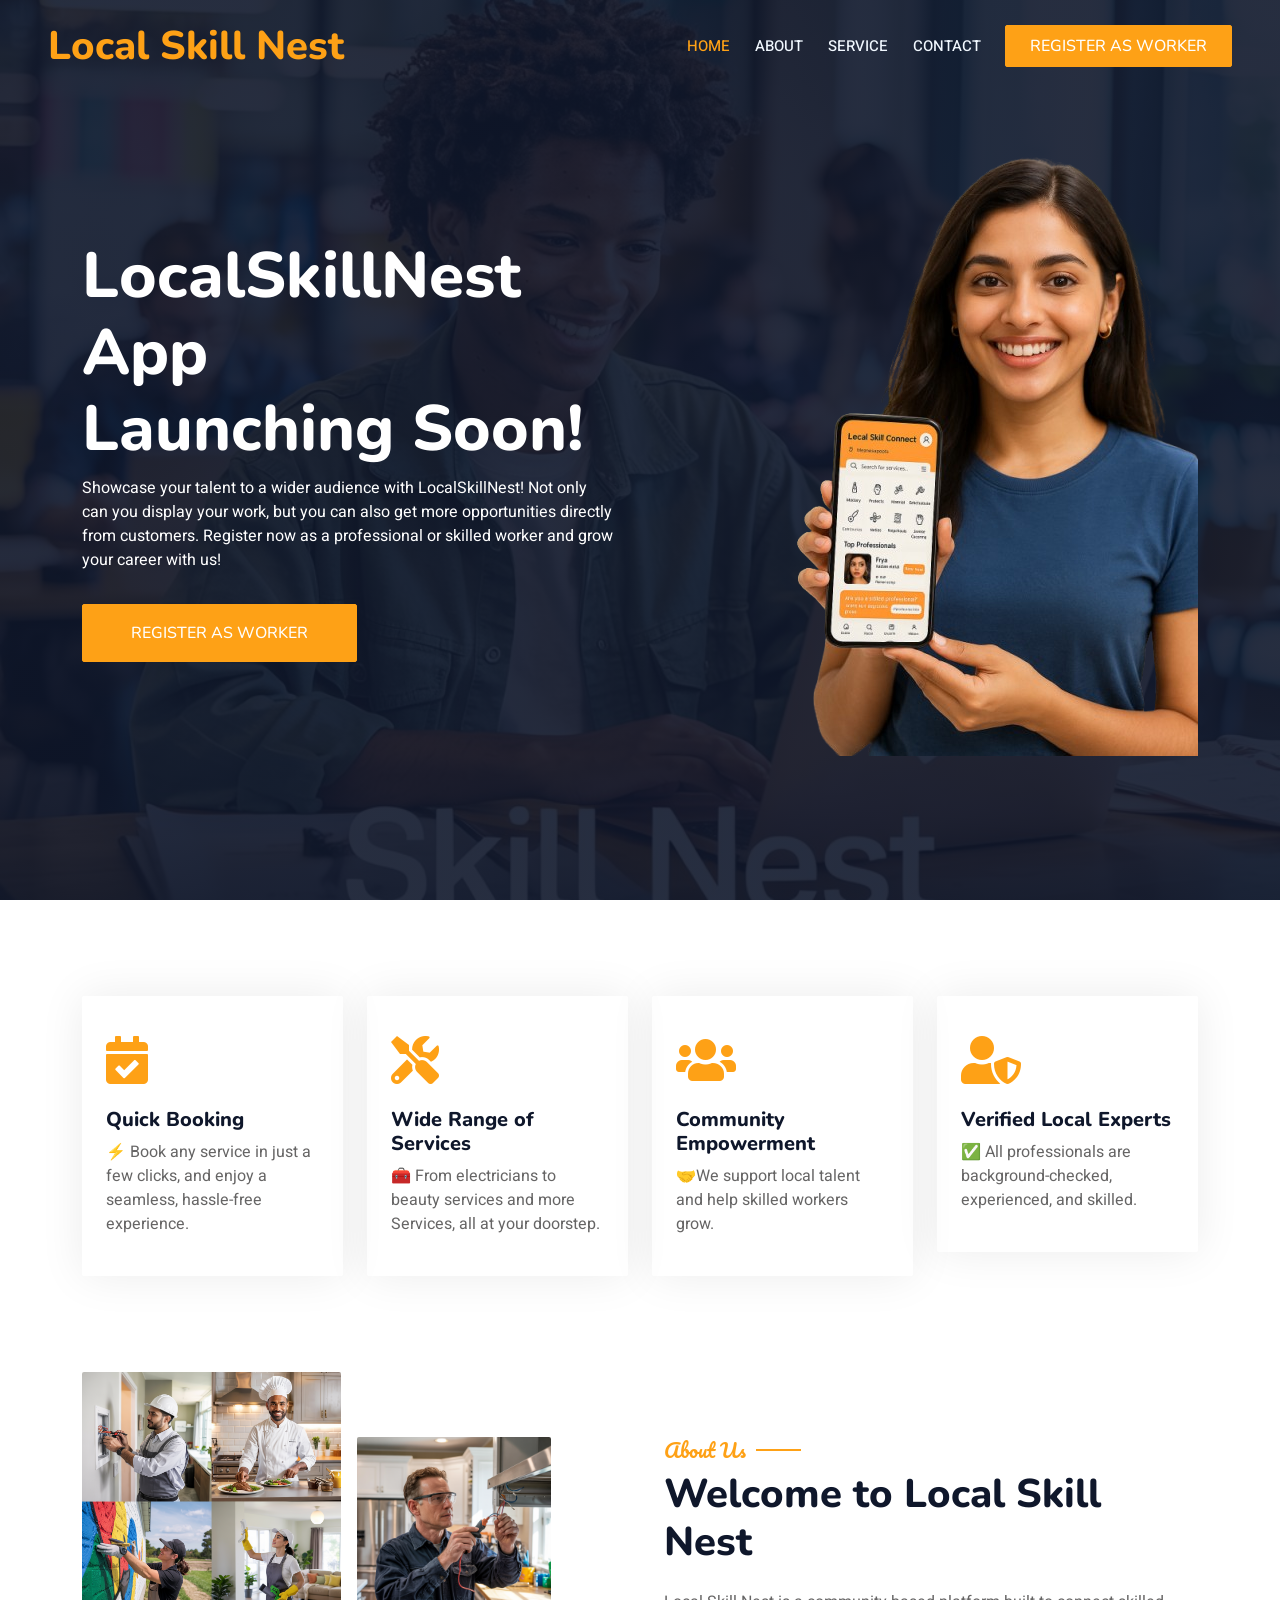
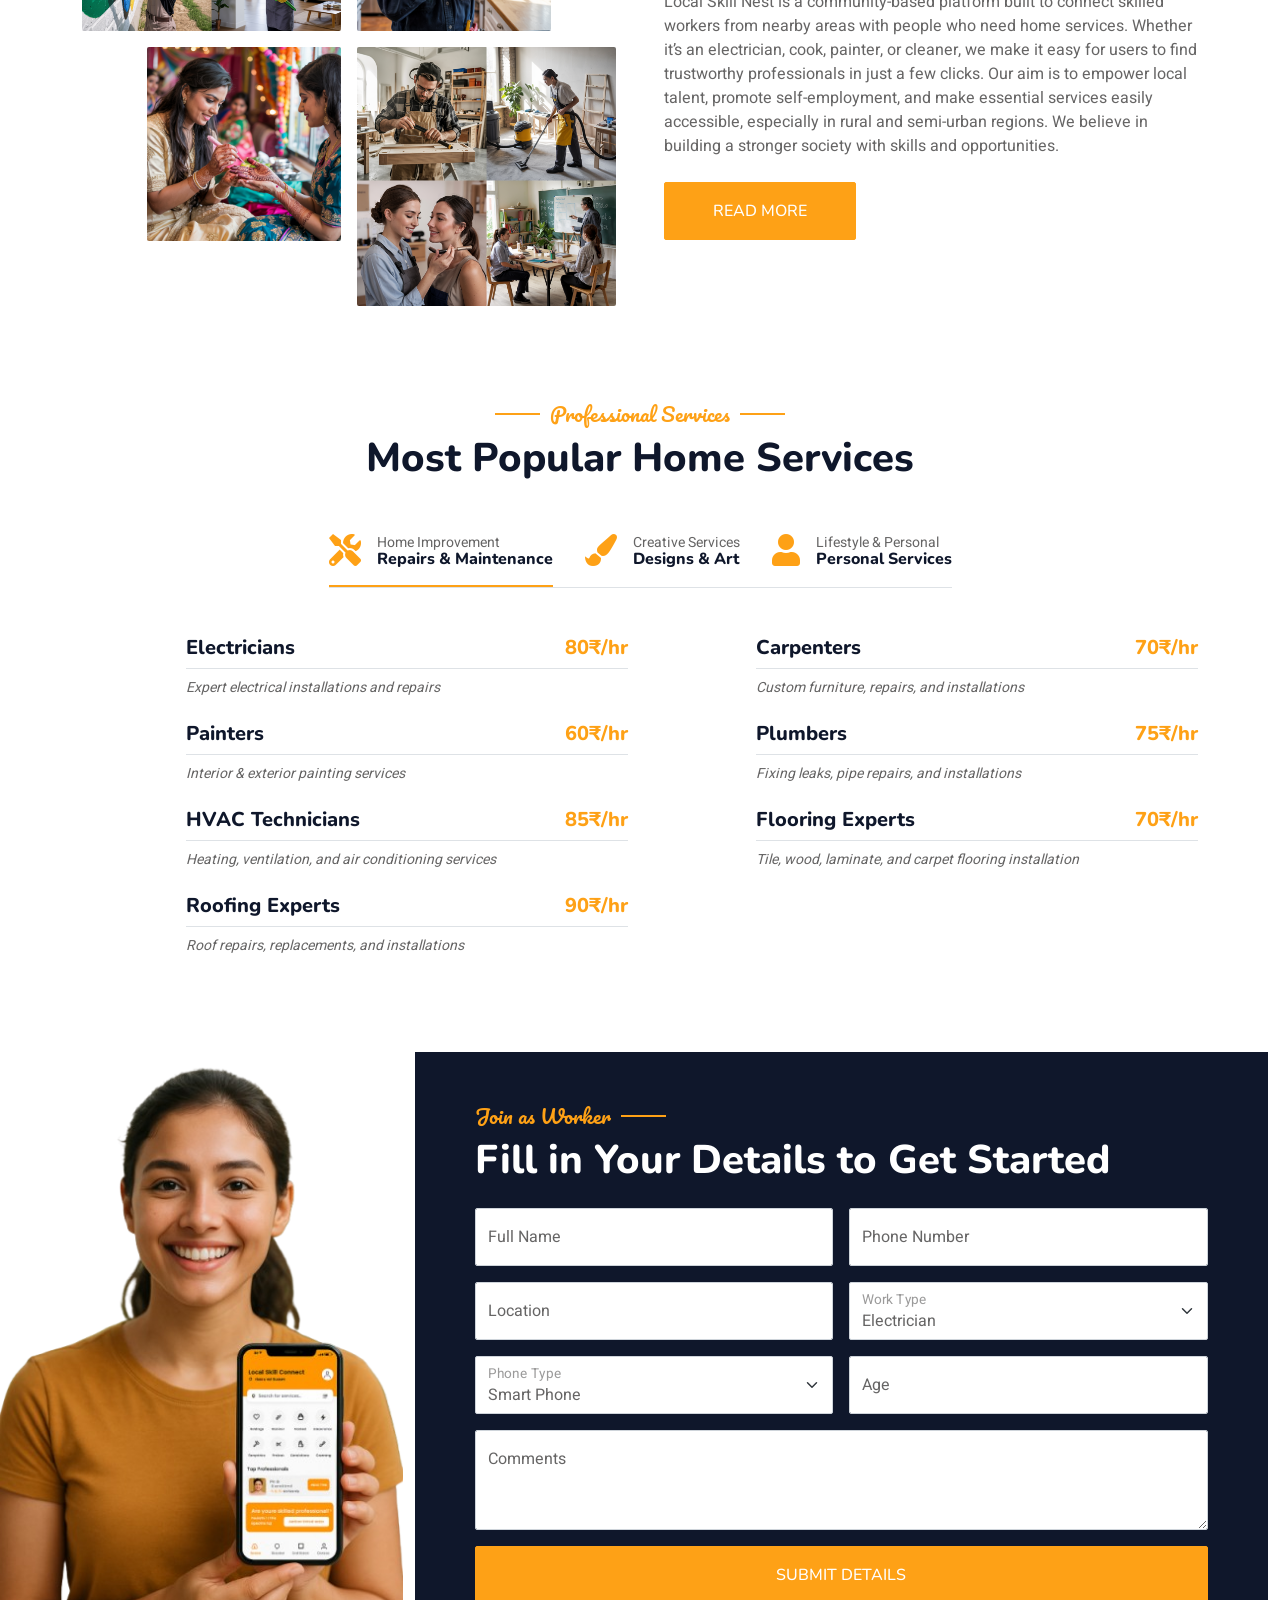
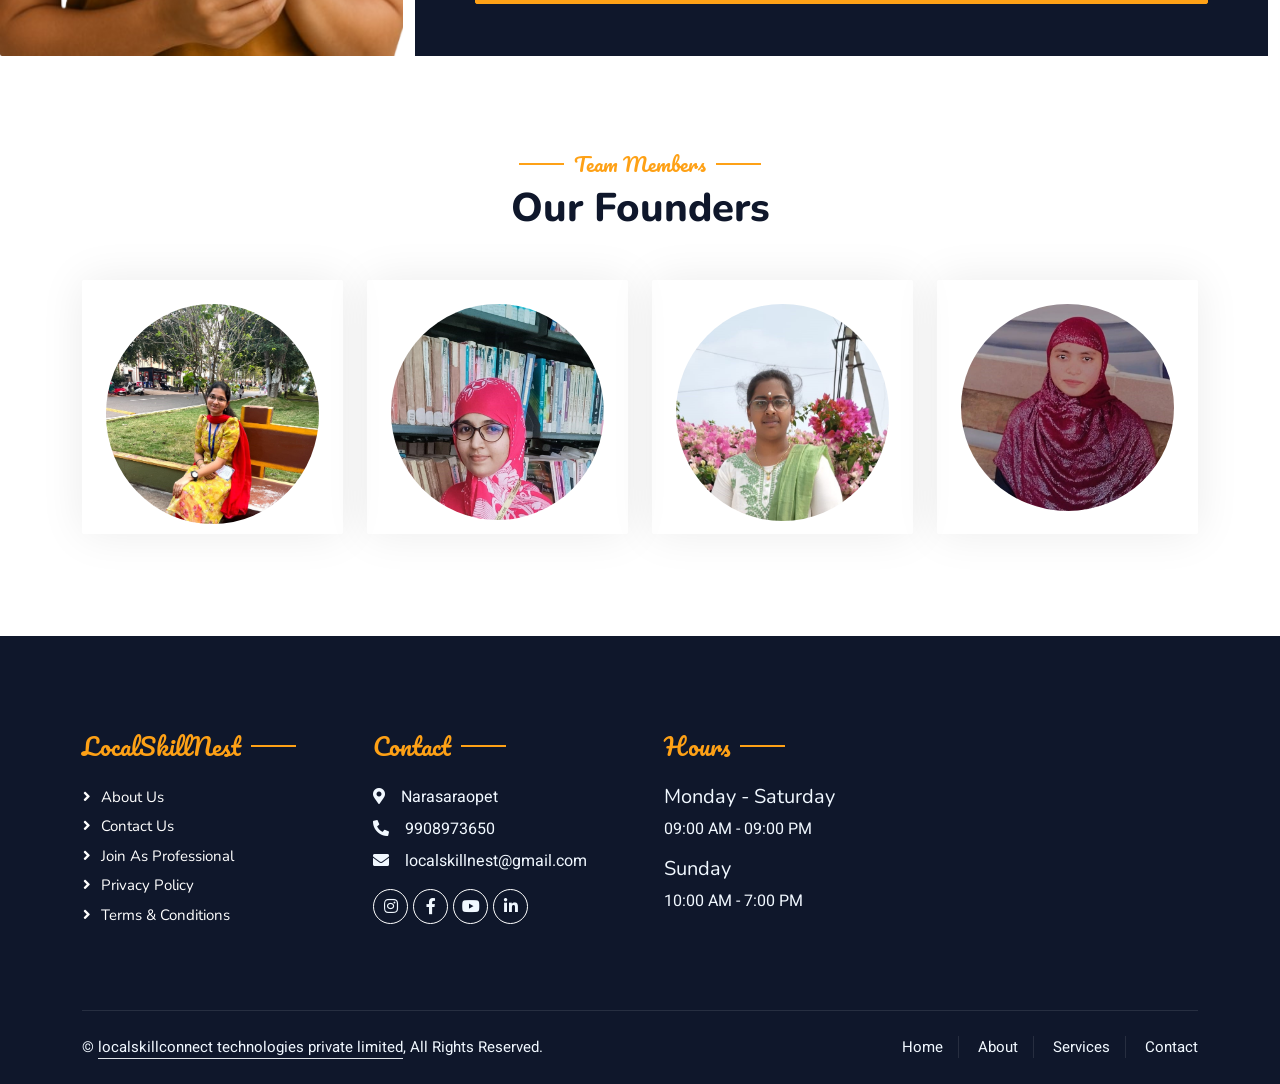
==== index.html @ ddd5facc "LocalSkillNest" ====
<!DOCTYPE html>
<html lang="en">

<head>
    <meta charset="utf-8">
    <title>LocalSkillNest</title>
    <meta content="width=device-width, initial-scale=1.0" name="viewport">
    <meta content="" name="keywords">
    <meta content="" name="description">

    <!-- Favicon -->
    <link href="img/favicon.ico" rel="icon">

    <!-- Google Web Fonts -->
    <link rel="preconnect" href="https://fonts.googleapis.com">
    <link rel="preconnect" href="https://fonts.gstatic.com" crossorigin>
    <link
        href="https://fonts.googleapis.com/css2?family=Heebo:wght@400;500;600&family=Nunito:wght@600;700;800&family=Pacifico&display=swap"
        rel="stylesheet">

    <!-- Icon Font Stylesheet -->
    <link href="https://cdnjs.cloudflare.com/ajax/libs/font-awesome/5.10.0/css/all.min.css" rel="stylesheet">
    <link href="https://cdn.jsdelivr.net/npm/bootstrap-icons@1.4.1/font/bootstrap-icons.css" rel="stylesheet">

    <!-- Libraries Stylesheet -->
    <link href="lib/animate/animate.min.css" rel="stylesheet">
    <link href="lib/owlcarousel/assets/owl.carousel.min.css" rel="stylesheet">
    <link href="lib/tempusdominus/css/tempusdominus-bootstrap-4.min.css" rel="stylesheet" />

    <!-- Customized Bootstrap Stylesheet -->
    <link href="css/bootstrap.min.css" rel="stylesheet">

    <!-- Template Stylesheet -->
    <link href="css/style.css" rel="stylesheet">
</head>

<body>
    <div class="container-xxl bg-white p-0">
        <!-- Spinner Start -->
        <div id="spinner"
            class="show bg-white position-fixed translate-middle w-100 vh-100 top-50 start-50 d-flex align-items-center justify-content-center">
            <div class="spinner-border text-primary" style="width: 3rem; height: 3rem;" role="status">
                <span class="sr-only">Loading...</span>
            </div>
        </div>
        <!-- Spinner End -->


        <!-- Navbar & Hero Start -->
        <div class="container-xxl position-relative p-0">
            <nav class="navbar navbar-expand-lg navbar-dark bg-dark px-4 px-lg-5 py-3 py-lg-0">
                <a href="" class="navbar-brand p-0">
                    <h1 class="text-primary m-0">Local Skill Nest</h1>
                    <!-- <img src="img/logo.png" alt="Logo"> -->
                </a>
                <button class="navbar-toggler" type="button" data-bs-toggle="collapse" data-bs-target="#navbarCollapse">
                    <span class="fa fa-bars"></span>
                </button>
                <div class="collapse navbar-collapse" id="navbarCollapse">
                    <div class="navbar-nav ms-auto py-0 pe-4">
                        <a href="#home" class="nav-item nav-link active">Home</a>
                        <a href="#about" class="nav-item nav-link">About</a>
                        <a href="#service" class="nav-item nav-link">Service</a>
                     
                        <a href="#contact" class="nav-item nav-link">Contact</a>
                    </div>
                    <a href="#book-service" class="btn btn-primary py-2 px-4">Register as
                        Worker</a>
                </div>
            </nav>

            <div class="container-xxl py-5 bg-dark hero-header mb-5">
                <div class="container my-5 py-5">
                    <div class="row align-items-center g-5">
                        <div class="col-lg-6 text-center text-lg-start">
                            <h1 class="display-3 text-white animated slideInLeft">LocalSkillNest App<br>Launching Soon!
                            </h1>
                            <p class="text-white animated slideInLeft mb-4 pb-2">
                                Showcase your talent to a wider audience with LocalSkillNest! Not only can you display
                                your work, but you can also get more opportunities directly from customers.
                                Register now as a professional or skilled worker and grow your career with us!
                            </p>
                            <a href="#book-service" class="btn btn-primary py-sm-3 px-sm-5 me-3 animated slideInLeft">Register as
                                Worker</a>
                        </div>
                        <div class="col-lg-6 text-center text-lg-end overflow-hidden">
                            <img class="img-fluid"
                                src="img/20250427_0909_Woman_Showcases_Service_App_remix_01jstn5yx7fwtr9dxge5ecqc48-removebg-preview.png"
                                alt="LocalSkillNest App Launching Soon">
                        </div>
                    </div>

                </div>
            </div>
        </div>
        <!-- Navbar & Hero End -->


        <!-- Service Start -->
        <div  class="container-xxl py-5">
            <div class="container">
                <div class="row g-4">
                    <div class="col-lg-3 col-sm-6 wow fadeInUp" data-wow-delay="0.1s">
                        <div class="service-item rounded pt-3">
                            <div class="p-4">
                                <i class="fa fa-calendar-check fa-3x text-primary mb-4"></i>
                                <h5>Quick Booking</h5>

                                <p>⚡ Book any service in just a few clicks, and enjoy a seamless, hassle-free
                                    experience.</p>
                            </div>
                        </div>
                    </div>
                    <div class="col-lg-3 col-sm-6 wow fadeInUp" data-wow-delay="0.3s">
                        <div class="service-item rounded pt-3">
                            <div class="p-4">
                                <i class="fa fa-tools fa-3x text-primary mb-4"></i>
                                <h5>Wide Range of Services</h5>
                                <p>🧰 From electricians to beauty services and more Services, all at your doorstep.</p>
                            </div>
                        </div>
                    </div>
                    <div class="col-lg-3 col-sm-6 wow fadeInUp" data-wow-delay="0.5s">
                        <div class="service-item rounded pt-3">
                            <div class="p-4">
                                <i class="fa fa-users fa-3x text-primary mb-4"></i>
                                <h5>Community Empowerment</h5>
                                <p>🤝We support local talent and help skilled workers grow.</p>
                            </div>
                        </div>
                    </div>
                    <div class="col-lg-3 col-sm-6 wow fadeInUp" data-wow-delay="0.7s">
                        <div class="service-item rounded pt-3">
                            <div class="p-4">
                                <i class="fa fa-user-shield fa-3x text-primary mb-4"></i>
                                <h5>Verified Local Experts</h5>
                                <p>✅ All professionals are background-checked, experienced, and skilled.</p>
                            </div>
                        </div>
                    </div>
                </div>
            </div>
        </div>
        <!-- Service End -->


        <!-- About Start -->
        <div id="about" class="container-xxl py-5">
            <div class="container">
                <div class="row g-5 align-items-center">
                    <div class="col-lg-6">
                        <div class="row g-3">
                            <div class="col-6 text-start">
                                <img class="img-fluid rounded w-100 wow zoomIn" data-wow-delay="0.1s"
                                    src="img/aboutus.webp">
                            </div>
                            <div class="col-6 text-start">
                                <img class="img-fluid rounded w-75 wow zoomIn" data-wow-delay="0.3s"
                                    src="img/electrician.webp" style="margin-top: 25%;">
                            </div>
                            <div class="col-6 text-end">
                                <img class="img-fluid rounded w-75 wow zoomIn" data-wow-delay="0.5s"
                                    src="img/mehandhi.webp">
                            </div>
                            <div class="col-6 text-end">
                                <img class="img-fluid rounded w-100 wow zoomIn" data-wow-delay="0.7s"
                                    src="img/allworkers.webp">
                            </div>
                        </div>
                    </div>
                    <div class="col-lg-6">
                        <h5 class="section-title ff-secondary text-start text-primary fw-normal">About Us</h5>
                        <h1 class="mb-4">Welcome to </i> Local Skill Nest</h1>
                        <p>Local Skill Nest is a community-based platform built to connect skilled workers from nearby
                            areas with people who need home services. Whether it’s an electrician, cook, painter, or
                            cleaner, we make it easy for users to find trustworthy professionals in just a few clicks.
                            Our aim is to empower local talent, promote self-employment, and make essential services
                            easily accessible, especially in rural and semi-urban regions. We believe in building a
                            stronger society with skills and opportunities.</p>

                    
                        <a class="btn btn-primary py-3 px-5 mt-2" href="">Read More</a>
                    </div>
                </div>
            </div>
        </div>
        <!-- About End -->


       <!-- Menu Start -->
       <div class="container-xxl py-5" id="service">
        <div class="container">
            <div class="text-center wow fadeInUp" data-wow-delay="0.1s">
                <h5 class="section-title ff-secondary text-center text-primary fw-normal">Professional Services</h5>
                <h1 class="mb-5">Most Popular Home Services</h1>
            </div>
            <div class="tab-class text-center wow fadeInUp" data-wow-delay="0.1s">
                <ul class="nav nav-pills d-inline-flex justify-content-center border-bottom mb-5">
                    <li class="nav-item">
                        <a class="d-flex align-items-center text-start mx-3 ms-0 pb-3 active" data-bs-toggle="pill"
                            href="#tab-1">
                            <i class="fa fa-tools fa-2x text-primary"></i>
                            <div class="ps-3">
                                <small class="text-body">Home Improvement</small>
                                <h6 class="mt-n1 mb-0">Repairs & Maintenance</h6>
                            </div>
                        </a>
                    </li>
                    <li class="nav-item">
                        <a class="d-flex align-items-center text-start mx-3 pb-3" data-bs-toggle="pill"
                            href="#tab-2">
                            <i class="fa fa-paint-brush fa-2x text-primary"></i>
                            <div class="ps-3">
                                <small class="text-body">Creative Services</small>
                                <h6 class="mt-n1 mb-0">Designs & Art</h6>
                            </div>
                        </a>
                    </li>
                    <li class="nav-item">
                        <a class="d-flex align-items-center text-start mx-3 me-0 pb-3" data-bs-toggle="pill"
                            href="#tab-3">
                            <i class="fa fa-user fa-2x text-primary"></i>
                            <div class="ps-3">
                                <small class="text-body">Lifestyle & Personal</small>
                                <h6 class="mt-n1 mb-0">Personal Services</h6>
                            </div>
                        </a>
                    </li>
                </ul>
                <div class="tab-content">
                    <!-- Home Improvement & Repairs -->
                    <!-- Home Improvement & Repairs -->
                    <div id="tab-1" class="tab-pane fade show p-0 active">
                        <div class="row g-4">
                            <!-- Electricians -->
                            <div class="col-lg-6">
                                <div class="d-flex align-items-center">
                                    <img class="flex-shrink-0 img-fluid rounded" src="img/electrician.jpg" alt=""
                                        style="width: 80px;">
                                    <div class="w-100 d-flex flex-column text-start ps-4">
                                        <h5 class="d-flex justify-content-between border-bottom pb-2">
                                            <span>Electricians</span>
                                            <span class="text-primary">80₹/hr</span>
                                        </h5>
                                        <small class="fst-italic">Expert electrical installations and
                                            repairs</small>
                                    </div>
                                </div>
                            </div>

                            <!-- Carpenters -->
                            <div class="col-lg-6">
                                <div class="d-flex align-items-center">
                                    <img class="flex-shrink-0 img-fluid rounded" src="img/carpenter.jpg" alt=""
                                        style="width: 80px;">
                                    <div class="w-100 d-flex flex-column text-start ps-4">
                                        <h5 class="d-flex justify-content-between border-bottom pb-2">
                                            <span>Carpenters</span>
                                            <span class="text-primary">70₹/hr</span>
                                        </h5>
                                        <small class="fst-italic">Custom furniture, repairs, and
                                            installations</small>
                                    </div>
                                </div>
                            </div>

                            <!-- Painters -->
                            <div class="col-lg-6">
                                <div class="d-flex align-items-center">
                                    <img class="flex-shrink-0 img-fluid rounded" src="img/painter.jpg" alt=""
                                        style="width: 80px;">
                                    <div class="w-100 d-flex flex-column text-start ps-4">
                                        <h5 class="d-flex justify-content-between border-bottom pb-2">
                                            <span>Painters</span>
                                            <span class="text-primary">60₹/hr</span>
                                        </h5>
                                        <small class="fst-italic">Interior & exterior painting services</small>
                                    </div>
                                </div>
                            </div>

                            <!-- Plumbers -->
                            <div class="col-lg-6">
                                <div class="d-flex align-items-center">
                                    <img class="flex-shrink-0 img-fluid rounded" src="img/plumber.jpg" alt=""
                                        style="width: 80px;">
                                    <div class="w-100 d-flex flex-column text-start ps-4">
                                        <h5 class="d-flex justify-content-between border-bottom pb-2">
                                            <span>Plumbers</span>
                                            <span class="text-primary">75₹/hr</span>
                                        </h5>
                                        <small class="fst-italic">Fixing leaks, pipe repairs, and
                                            installations</small>
                                    </div>
                                </div>
                            </div>

                            <!-- HVAC Technicians -->
                            <div class="col-lg-6">
                                <div class="d-flex align-items-center">
                                    <img class="flex-shrink-0 img-fluid rounded" src="img/hvac.jpg" alt=""
                                        style="width: 80px;">
                                    <div class="w-100 d-flex flex-column text-start ps-4">
                                        <h5 class="d-flex justify-content-between border-bottom pb-2">
                                            <span>HVAC Technicians</span>
                                            <span class="text-primary">85₹/hr</span>
                                        </h5>
                                        <small class="fst-italic">Heating, ventilation, and air conditioning
                                            services</small>
                                    </div>
                                </div>
                            </div>

                            <!-- Flooring Experts -->
                            <div class="col-lg-6">
                                <div class="d-flex align-items-center">
                                    <img class="flex-shrink-0 img-fluid rounded" src="img/flooring.jpg" alt=""
                                        style="width: 80px;">
                                    <div class="w-100 d-flex flex-column text-start ps-4">
                                        <h5 class="d-flex justify-content-between border-bottom pb-2">
                                            <span>Flooring Experts</span>
                                            <span class="text-primary">70₹/hr</span>
                                        </h5>
                                        <small class="fst-italic">Tile, wood, laminate, and carpet flooring
                                            installation</small>
                                    </div>
                                </div>
                            </div>

                            <!-- Roofing Experts -->
                            <div class="col-lg-6">
                                <div class="d-flex align-items-center">
                                    <img class="flex-shrink-0 img-fluid rounded" src="img/roofing.jpg" alt=""
                                        style="width: 80px;">
                                    <div class="w-100 d-flex flex-column text-start ps-4">
                                        <h5 class="d-flex justify-content-between border-bottom pb-2">
                                            <span>Roofing Experts</span>
                                            <span class="text-primary">90₹/hr</span>
                                        </h5>
                                        <small class="fst-italic">Roof repairs, replacements, and
                                            installations</small>
                                    </div>
                                </div>
                            </div>
                        </div>
                    </div>


                    <!-- Creative & Handcrafted Services -->
                    <!-- Creative & Handcrafted Services -->
                    <div id="tab-2" class="tab-pane fade show p-0">
                        <div class="row g-4">
                            <!-- Mehndi Artists -->
                            <div class="col-lg-6">
                                <div class="d-flex align-items-center">
                                    <img class="flex-shrink-0 img-fluid rounded" src="img/mehndi.jpg" alt=""
                                        style="width: 80px;">
                                    <div class="w-100 d-flex flex-column text-start ps-4">
                                        <h5 class="d-flex justify-content-between border-bottom pb-2">
                                            <span>Mehndi Artists</span>
                                            <span class="text-primary">50₹</span>
                                        </h5>
                                        <small class="fst-italic">Intricate designs for special occasions</small>
                                    </div>
                                </div>
                            </div>

                            <!-- Makeup Artists -->
                            <div class="col-lg-6">
                                <div class="d-flex align-items-center">
                                    <img class="flex-shrink-0 img-fluid rounded" src="img/makeup.jpg" alt=""
                                        style="width: 80px;">
                                    <div class="w-100 d-flex flex-column text-start ps-4">
                                        <h5 class="d-flex justify-content-between border-bottom pb-2">
                                            <span>Makeup Artists</span>
                                            <span class="text-primary">90₹/hr</span>
                                        </h5>
                                        <small class="fst-italic">Bridal and event makeup services</small>
                                    </div>
                                </div>
                            </div>

                            <!-- Painters (Artistic) -->
                            <div class="col-lg-6">
                                <div class="d-flex align-items-center">
                                    <img class="flex-shrink-0 img-fluid rounded" src="img/painter.jpg" alt=""
                                        style="width: 80px;">
                                    <div class="w-100 d-flex flex-column text-start ps-4">
                                        <h5 class="d-flex justify-content-between border-bottom pb-2">
                                            <span>Artists / Painters</span>
                                            <span class="text-primary">60₹/hr</span>
                                        </h5>
                                        <small class="fst-italic">Custom paintings and artworks for events and
                                            homes</small>
                                    </div>
                                </div>
                            </div>

                            <!-- Fashion Designers -->
                            <div class="col-lg-6">
                                <div class="d-flex align-items-center">
                                    <img class="flex-shrink-0 img-fluid rounded" src="img/fashion-designer.jpg"
                                        alt="" style="width: 80px;">
                                    <div class="w-100 d-flex flex-column text-start ps-4">
                                        <h5 class="d-flex justify-content-between border-bottom pb-2">
                                            <span>Fashion Designers</span>
                                            <span class="text-primary">100₹/hr</span>
                                        </h5>
                                        <small class="fst-italic">Custom clothing designs for special events</small>
                                    </div>
                                </div>
                            </div>

                            <!-- Tattoo Artists -->
                            <div class="col-lg-6">
                                <div class="d-flex align-items-center">
                                    <img class="flex-shrink-0 img-fluid rounded" src="img/tattoo-artist.jpg" alt=""
                                        style="width: 80px;">
                                    <div class="w-100 d-flex flex-column text-start ps-4">
                                        <h5 class="d-flex justify-content-between border-bottom pb-2">
                                            <span>Tattoo Artists</span>
                                            <span class="text-primary">80₹/hr</span>
                                        </h5>
                                        <small class="fst-italic">Custom tattoos and body art</small>
                                    </div>
                                </div>
                            </div>

                            <!-- Handmade Artisans -->
                            <div class="col-lg-6">
                                <div class="d-flex align-items-center">
                                    <img class="flex-shrink-0 img-fluid rounded" src="img/handmade-artisan.jpg"
                                        alt="" style="width: 80px;">
                                    <div class="w-100 d-flex flex-column text-start ps-4">
                                        <h5 class="d-flex justify-content-between border-bottom pb-2">
                                            <span>Handmade Artisans</span>
                                            <span class="text-primary">70₹/hr</span>
                                        </h5>
                                        <small class="fst-italic">Handmade crafts and decorations</small>
                                    </div>
                                </div>
                            </div>
                        </div>
                    </div>


                    <!-- Personal & Lifestyle Services -->
                    <div id="tab-3" class="tab-pane fade show p-0">
                        <div class="row g-4">
                            <!-- Housekeepers -->
                            <div class="col-lg-6">
                                <div class="d-flex align-items-center">
                                    <img class="flex-shrink-0 img-fluid rounded" src="img/housekeeper.jpg" alt=""
                                        style="width: 80px;">
                                    <div class="w-100 d-flex flex-column text-start ps-4">
                                        <h5 class="d-flex justify-content-between border-bottom pb-2">
                                            <span>Housekeepers</span>
                                            <span class="text-primary">40₹/hr</span>
                                        </h5>
                                        <small class="fst-italic">House cleaning and maintenance</small>
                                    </div>
                                </div>
                            </div>

                            <!-- Pet Groomers -->
                            <div class="col-lg-6">
                                <div class="d-flex align-items-center">
                                    <img class="flex-shrink-0 img-fluid rounded" src="img/pet-groomer.jpg" alt=""
                                        style="width: 80px;">
                                    <div class="w-100 d-flex flex-column text-start ps-4">
                                        <h5 class="d-flex justify-content-between border-bottom pb-2">
                                            <span>Pet Groomers</span>
                                            <span class="text-primary">50₹/hr</span>
                                        </h5>
                                        <small class="fst-italic">Pet care and grooming services</small>
                                    </div>
                                </div>
                            </div>

                            <!-- Babysitters -->
                            <div class="col-lg-6">
                                <div class="d-flex align-items-center">
                                    <img class="flex-shrink-0 img-fluid rounded" src="img/babysitter.jpg" alt=""
                                        style="width: 80px;">
                                    <div class="w-100 d-flex flex-column text-start ps-4">
                                        <h5 class="d-flex justify-content-between border-bottom pb-2">
                                            <span>Babysitters</span>
                                            <span class="text-primary">35₹/hr</span>
                                        </h5>
                                        <small class="fst-italic">Childcare services for all ages</small>
                                    </div>
                                </div>
                            </div>

                            <!-- Personal Trainers -->
                            <div class="col-lg-6">
                                <div class="d-flex align-items-center">
                                    <img class="flex-shrink-0 img-fluid rounded" src="img/personal-trainer.jpg"
                                        alt="" style="width: 80px;">
                                    <div class="w-100 d-flex flex-column text-start ps-4">
                                        <h5 class="d-flex justify-content-between border-bottom pb-2">
                                            <span>Personal Trainers</span>
                                            <span class="text-primary">70₹/hr</span>
                                        </h5>
                                        <small class="fst-italic">Customized fitness training sessions</small>
                                    </div>
                                </div>
                            </div>

                            <!-- Chefs/Cooks -->
                            <div class="col-lg-6">
                                <div class="d-flex align-items-center">
                                    <img class="flex-shrink-0 img-fluid rounded" src="img/chef.jpg" alt=""
                                        style="width: 80px;">
                                    <div class="w-100 d-flex flex-column text-start ps-4">
                                        <h5 class="d-flex justify-content-between border-bottom pb-2">
                                            <span>Chefs / Cooks</span>
                                            <span class="text-primary">80₹/hr</span>
                                        </h5>
                                        <small class="fst-italic">Gourmet meals and private chef services</small>
                                    </div>
                                </div>
                            </div>

                            <!-- Lawn Care & Gardeners -->
                            <div class="col-lg-6">
                                <div class="d-flex align-items-center">
                                    <img class="flex-shrink-0 img-fluid rounded" src="img/gardener.jpg" alt=""
                                        style="width: 80px;">
                                    <div class="w-100 d-flex flex-column text-start ps-4">
                                        <h5 class="d-flex justify-content-between border-bottom pb-2">
                                            <span>Lawn Care & Gardeners</span>
                                            <span class="text-primary">60₹/hr</span>
                                        </h5>
                                        <small class="fst-italic">Lawn care, gardening, and landscaping</small>
                                    </div>
                                </div>
                            </div>

                            <!-- Elderly Caregivers -->
                            <div class="col-lg-6">
                                <div class="d-flex align-items-center">
                                    <img class="flex-shrink-0 img-fluid rounded" src="img/elderly-caregiver.jpg"
                                        alt="" style="width: 80px;">
                                    <div class="w-100 d-flex flex-column text-start ps-4">
                                        <h5 class="d-flex justify-content-between border-bottom pb-2">
                                            <span>Elderly Caregivers</span>
                                            <span class="text-primary">65₹/hr</span>
                                        </h5>
                                        <small class="fst-italic">Companion and personal care for the
                                            elderly</small>
                                    </div>
                                </div>
                            </div>
                        </div>
                    </div>

                </div>
            </div>
        </div>
    </div>
    <!-- Menu End -->

 <!-- Join as Worker Start -->
<div id="book-service" class="container-xxl py-5 px-0 wow fadeInUp" data-wow-delay="0.1s">
    <div class="row g-0">
        <!-- Form Section with Image on the Left -->
        <div class="col-md-12 d-flex align-items-center">
            <div class="row w-100">
                <!-- Image Section (Left Side inside the form container) -->
                <div class="col-md-4">
                    <img src="img/20250427_1436_Man_Displaying_App_remix_01jsv7w2cje3jbeezh5qr57tj4__2_-removebg-preview.png" class="img-fluid rounded" alt="Image Description">
                </div>

                <!-- Form Section (Right Side inside the form container) -->
                <div class="col-md-8 bg-dark d-flex align-items-center">
                    <div class="p-5 wow fadeInUp" data-wow-delay="0.2s">
                        <h5 class="section-title ff-secondary text-start text-primary fw-normal">Join as Worker</h5>
                        <h1 class="text-white mb-4">Fill in Your Details to Get Started</h1>
                        <form id="workerForm">
                            <div class="row g-3">
                                <!-- Full Name -->
                                <div class="col-md-6">
                                    <div class="form-floating">
                                        <input type="text" class="form-control" id="fullname" placeholder="Your Full Name" required>
                                        <label for="fullname">Full Name</label>
                                    </div>
                                </div>

                                <!-- Phone Number -->
                                <div class="col-md-6">
                                    <div class="form-floating">
                                        <input type="text" class="form-control" id="phonenumber" placeholder="Your Phone Number" required>
                                        <label for="phone">Phone Number</label>
                                    </div>
                                </div>

                                <!-- Location -->
                                <div class="col-md-6">
                                    <div class="form-floating">
                                        <input type="text" class="form-control" id="location" placeholder="Your Location" required>
                                        <label for="location">Location</label>
                                    </div>
                                </div>

                                <!-- Work Type Dropdown -->
                                <div class="col-md-6">
                                    <div class="form-floating">
                                        <select class="form-select" id="work-type" required>
                                            <option value="electrician">Electrician</option>
                                            <option value="carpenter">Carpenter</option>
                                            <option value="plumber">Plumber</option>
                                            <option value="painter">Painter</option>
                                            <option value="other">Other</option>
                                        </select>
                                        <label for="work-type">Work Type</label>
                                    </div>
                                </div>

                                <!-- Other Work Type (hidden initially) -->
                                <div class="col-md-6" id="other-work-type" style="display: none;">
                                    <div class="form-floating">
                                        <input type="text" class="form-control" id="other-work-type-input" placeholder="Other Work Type">
                                        <label for="other-work-type-input">Specify Work Type</label>
                                    </div>
                                </div>
                                <script>
                                    // Get elements
                                    const workTypeSelect = document.getElementById('work-type');
                                    const otherWorkTypeDiv = document.getElementById('other-work-type');
                                    const otherWorkTypeInput = document.getElementById('other-work-type-input');
                                
                                    // Listen for changes in the selection
                                    workTypeSelect.addEventListener('change', function() {
                                        if (workTypeSelect.value === 'other') {
                                            // Show the "Other" input field and make it required
                                            otherWorkTypeDiv.style.display = 'block';
                                            otherWorkTypeInput.setAttribute('required', 'true');
                                        } else {
                                            // Hide the "Other" input field and remove the required attribute
                                            otherWorkTypeDiv.style.display = 'none';
                                            otherWorkTypeInput.removeAttribute('required');
                                        }
                                    });
                                </script>

                                <!-- Phone Type Dropdown -->
                                <div class="col-md-6">
                                    <div class="form-floating">
                                        <select class="form-select" id="phone-type" required>
                                            <option value="smart">Smart Phone</option>
                                            <option value="keypad">Keypad Phone</option>
                                        </select>
                                        <label for="phone-type">Phone Type</label>
                                    </div>
                                </div>

                                <!-- Age -->
                                <div class="col-md-6">
                                    <div class="form-floating">
                                        <input type="number" class="form-control" id="age" placeholder="Your Age" required>
                                        <label for="age">Age</label>
                                    </div>
                                </div>

                                <!-- Comments -->
                                <div class="col-12">
                                    <div class="form-floating">
                                        <textarea class="form-control" placeholder="Your Comments" id="comments" style="height: 100px"></textarea>
                                        <label for="comments">Comments</label>
                                    </div>
                                </div>

                                <!-- Submit Button -->
                                <div class="col-12">
                                    <button class="btn btn-primary w-100 py-3" type="submit">Submit Details</button>
                                </div>
                            </div>
                        </form>
                        <div id="form-message" style="display:none; margin-top:20px; text-align:center; color:#FEA116; font-weight:bold;">
                            Thank you for submitting your details!<br>
Our team will review your information and get in touch with you shortly.
                        </div>
                        
                        
                    </div>
                </div>
            </div>
        </div>
    </div>
</div>
<script>
    document.getElementById('workerForm').addEventListener('submit', function(e) {
        e.preventDefault();
    
        const formData = {
            fullname: document.getElementById('fullname').value,
            phonenumber: document.getElementById('phonenumber').value,
            location: document.getElementById('location').value,
            workType: document.getElementById('work-type').value,
            otherWorkType: document.getElementById('other-work-type-input').value,
            phoneType: document.getElementById('phone-type').value,
            age: document.getElementById('age').value,
            comments: document.getElementById('comments').value
        };
    
        fetch('https://script.google.com/macros/s/AKfycbzWBWfgVjAZxmN7MS44wcdTloEIXanXrs-a93k1zXVXIFHSLntbXc1EjDBy6N2ujH2A/exec', {
            method: 'POST',
            mode: 'no-cors',
            headers: {
                'Content-Type': 'application/json'
            },
            body: JSON.stringify(formData)
        })
        .then(response => {
            // ✅ Instead of alert, show a message inside page
            document.getElementById('form-message').style.display = 'block';
            document.getElementById('workerForm').reset(); // clear the form
            document.getElementById('other-work-type').style.display = 'none'; // hide "Specify Work Type" field again
            setTimeout(function() {
                document.getElementById('form-message').style.display = 'none';
            }, 5000); // Adjust the time (in milliseconds) as needed
        })
        .catch(error => {
            console.error('Error!', error.message);
        });
    });

    document.getElementById('work-type').addEventListener('change', function() {
        var workType = this.value;
        if (workType === 'other') {
            document.getElementById('other-work-type').style.display = 'block';
        } else {
            document.getElementById('other-work-type').style.display = 'none';
        }
    });
</script>


        <div class="container-xxl pt-5 pb-3">
            <div class="container">
                <div class="text-center wow fadeInUp" data-wow-delay="0.1s">
                    <h5 class="section-title ff-secondary text-center text-primary fw-normal">Team Members</h5>
                    <h1 class="mb-5">Our Founders</h1>
                </div>
                <div class="row g-4">
                    <div class="col-lg-3 col-md-6 wow fadeInUp" data-wow-delay="0.1s">
                        <div class="team-item text-center rounded overflow-hidden">
                            <div class="rounded-circle overflow-hidden m-4">
                                <img class="img-fluid" src="img/teja.jpg" alt="">
                            </div>
                            <h5 class="mb-0">Thumu Tejaswini</h5>
                            <!-- <small>Designation</small>
                            <div class="d-flex justify-content-center mt-3">
                                <a class="btn btn-square btn-primary mx-1" href=""><i class="fab fa-facebook-f"></i></a>
                                <a class="btn btn-square btn-primary mx-1" href=""><i class="fab fa-twitter"></i></a>
                                <a class="btn btn-square btn-primary mx-1" href=""><i class="fab fa-instagram"></i></a>
                            </div> -->
                        </div>
                    </div>
                    <div class="col-lg-3 col-md-6 wow fadeInUp" data-wow-delay="0.3s">
                        <div class="team-item text-center rounded overflow-hidden">
                            <div class="rounded-circle overflow-hidden m-4">
                                <img class="img-fluid" src="img/hafija.jpg" alt="">
                            </div>
                            <h5 class="mb-0">Shaik Hafija</h5>
                            <!-- <small>Designation</small>
                            <div class="d-flex justify-content-center mt-3">
                                <a class="btn btn-square btn-primary mx-1" href=""><i class="fab fa-facebook-f"></i></a>
                                <a class="btn btn-square btn-primary mx-1" href=""><i class="fab fa-twitter"></i></a>
                                <a class="btn btn-square btn-primary mx-1" href=""><i class="fab fa-instagram"></i></a>
                            </div> -->
                        </div>
                    </div>
                    <div class="col-lg-3 col-md-6 wow fadeInUp" data-wow-delay="0.1s">
                        <div class="team-item text-center rounded overflow-hidden">
                            <div class="rounded-circle overflow-hidden m-4">
                                <img class="img-fluid" src="img/janaki.jpg" alt="">
                            </div>
                            <h5 class="mb-0">Chinnam Janaki Devi</h5>
                            <!-- <small>Designation</small>
                            <div class="d-flex justify-content-center mt-3">
                                <a class="btn btn-square btn-primary mx-1" href=""><i class="fab fa-facebook-f"></i></a>
                                <a class="btn btn-square btn-primary mx-1" href=""><i class="fab fa-twitter"></i></a>
                                <a class="btn btn-square btn-primary mx-1" href=""><i class="fab fa-instagram"></i></a>
                            </div> -->
                        </div>
                    </div>
                    <div class="col-lg-3 col-md-6 wow fadeInUp" data-wow-delay="0.7s">
                        <div class="team-item text-center rounded overflow-hidden">
                            <div class="rounded-circle overflow-hidden m-4">
                                <img class="img-fluid" src="img/rizwana5.jpg" alt="">
                            </div>
                            <h5 class="mb-0">Syed Rizwana</h5>
                            <!-- <small>Designation</small>
                            <div class="d-flex justify-content-center mt-3">
                                <a class="btn btn-square btn-primary mx-1" href=""><i class="fab fa-facebook-f"></i></a>
                                <a class="btn btn-square btn-primary mx-1" href=""><i class="fab fa-twitter"></i></a>
                                <a class="btn btn-square btn-primary mx-1" href=""><i class="fab fa-instagram"></i></a>
                            </div> -->
                        </div>
                    </div>
                </div>
            </div>
        </div>
        <!-- Team End -->

<!-- Footer Start -->
<div id="contact" class="container-fluid bg-dark text-light footer pt-5 mt-5 wow fadeIn" data-wow-delay="0.1s">
    <div class="container py-5">
        <div class="row g-5">
            <div class="col-lg-3 col-md-6 custom-margin">
                <h4 class="section-title ff-secondary text-start text-primary fw-normal mb-4">LocalSkillNest</h4>
                <a class="btn btn-link" href="#">About Us</a>
                <a class="btn btn-link" href="#">Contact Us</a>
                <a class="btn btn-link" href="#">Join as Professional</a>
                <a class="btn btn-link" href="#">Privacy Policy</a>
                <a class="btn btn-link" href="#">Terms & Conditions</a>
            </div>
            <div class="col-lg-3 col-md-6 custom-margin">
                <h4 class="section-title ff-secondary text-start text-primary fw-normal mb-4">Contact</h4>
                <p class="mb-2"><i class="fa fa-map-marker-alt me-3"></i>Narasaraopet</p>
                <p class="mb-2"><i class="fa fa-phone-alt me-3"></i>9908973650</p>
                <p class="mb-2"><i class="fa fa-envelope me-3"></i>localskillnest@gmail.com</p>
                <div class="d-flex pt-2">
                    <a class="btn btn-outline-light btn-social" href="https://www.instagram.com/localskillnest"><i class="fab fa-instagram"></i></a>
                    <a class="btn btn-outline-light btn-social" href="https://www.facebook.com/profile.php?id=61575752970180"><i class="fab fa-facebook-f"></i></a>
                    <a class="btn btn-outline-light btn-social" href="https://www.youtube.com/@SkillNest-we4"><i class="fab fa-youtube"></i></a>
                    <a class="btn btn-outline-light btn-social" href="https://www.linkedin.com/in/local-skill-nest-we4-36999a362/"><i class="fab fa-linkedin-in"></i></a>
                </div>
            </div>
            <div class="col-lg-3 col-md-6 custom-margin">
                <h4 class="section-title ff-secondary text-start text-primary fw-normal mb-4">Hours</h4>
                <h5 class="text-light fw-normal">Monday - Saturday</h5>
                <p>09:00 AM - 09:00 PM</p>
                <h5 class="text-light fw-normal">Sunday</h5>
                <p>10:00 AM - 7:00 PM</p>
            </div>
            
            <!-- <div class="col-lg-3 col-md-6">
                <h4 class="section-title ff-secondary text-start text-primary fw-normal mb-4">Newsletter</h4>
                <p>Subscribe to get updates about new services, professionals, and offers near you.</p>
                <div class="position-relative mx-auto" style="max-width: 400px;">
                    <input class="form-control border-primary w-100 py-3 ps-4 pe-5" type="text" placeholder="Your Email">
                    <button type="button" class="btn btn-primary py-2 position-absolute top-0 end-0 mt-2 me-2">Subscribe</button>
                </div>
            </div> -->
        </div>
    </div>
    <div class="container">
        <div class="copyright">
            <div class="row">
                <div class="col-md-6 text-center text-md-start mb-3 mb-md-0">
                    &copy; <a class="border-bottom" href="#">localskillconnect technologies private limited</a>, All Rights Reserved. 
                </div>
                <div class="col-md-6 text-center text-md-end">
                    <div class="footer-menu">
                        <a href="">Home</a>
                        <a href="#about">About</a>
                        <a href="#service">Services</a>
                        <a href="#contact">Contact</a>
                        
                    
                    </div>
                </div>
            </div>
        </div>
    </div>
</div>
<a href="#" class="btn btn-lg btn-primary btn-lg-square back-to-top"><i class="bi bi-arrow-up"></i></a>


    <!-- JavaScript Libraries -->
    <script src="https://code.jquery.com/jquery-3.4.1.min.js"></script>
    <script src="https://cdn.jsdelivr.net/npm/bootstrap@5.0.0/dist/js/bootstrap.bundle.min.js"></script>
    <script src="lib/wow/wow.min.js"></script>
    <script src="lib/easing/easing.min.js"></script>
    <script src="lib/waypoints/waypoints.min.js"></script>
    <script src="lib/counterup/counterup.min.js"></script>
    <script src="lib/owlcarousel/owl.carousel.min.js"></script>
    <script src="lib/tempusdominus/js/moment.min.js"></script>
    <script src="lib/tempusdominus/js/moment-timezone.min.js"></script>
    <script src="lib/tempusdominus/js/tempusdominus-bootstrap-4.min.js"></script>

    <!-- Template Javascript -->
    <script src="js/main.js"></script>
</body>

</html>
---- css/style.css ----
/********** Template CSS **********/
:root {
    --primary: #FEA116;
    --light: #F1F8FF;
    --dark: #0F172B;
}

.ff-secondary {
    font-family: 'Pacifico', cursive;
}

.fw-medium {
    font-weight: 600 !important;
}

.fw-semi-bold {
    font-weight: 700 !important;
}

.back-to-top {
    position: fixed;
    display: none;
    right: 45px;
    bottom: 45px;
    z-index: 99;
}
html {
    scroll-behavior: smooth;
  }

/*** Spinner ***/
#spinner {
    opacity: 0;
    visibility: hidden;
    transition: opacity .5s ease-out, visibility 0s linear .5s;
    z-index: 99999;
}

#spinner.show {
    transition: opacity .5s ease-out, visibility 0s linear 0s;
    visibility: visible;
    opacity: 1;
}


/*** Button ***/
.btn {
    font-family: 'Nunito', sans-serif;
    font-weight: 500;
    text-transform: uppercase;
    transition: .5s;
}

.btn.btn-primary,
.btn.btn-secondary {
    color: #FFFFFF;
}

.btn-square {
    width: 38px;
    height: 38px;
}

.btn-sm-square {
    width: 32px;
    height: 32px;
}

.btn-lg-square {
    width: 48px;
    height: 48px;
}

.btn-square,
.btn-sm-square,
.btn-lg-square {
    padding: 0;
    display: flex;
    align-items: center;
    justify-content: center;
    font-weight: normal;
    border-radius: 2px;
}


/*** Navbar ***/
.navbar-dark .navbar-nav .nav-link {
    position: relative;
    margin-left: 25px;
    padding: 35px 0;
    font-size: 15px;
    color: var(--light) !important;
    text-transform: uppercase;
    font-weight: 500;
    outline: none;
    transition: .5s;
}

.sticky-top.navbar-dark .navbar-nav .nav-link {
    padding: 20px 0;
}

.navbar-dark .navbar-nav .nav-link:hover,
.navbar-dark .navbar-nav .nav-link.active {
    color: var(--primary) !important;
}

.navbar-dark .navbar-brand img {
    max-height: 60px;
    transition: .5s;
}

.sticky-top.navbar-dark .navbar-brand img {
    max-height: 45px;
}

@media (max-width: 991.98px) {
    .sticky-top.navbar-dark {
        position: relative;
    }

    .navbar-dark .navbar-collapse {
        margin-top: 15px;
        border-top: 1px solid rgba(255, 255, 255, .1)
    }

    .navbar-dark .navbar-nav .nav-link,
    .sticky-top.navbar-dark .navbar-nav .nav-link {
        padding: 10px 0;
        margin-left: 0;
    }

    .navbar-dark .navbar-brand img {
        max-height: 45px;
    }
}

@media (min-width: 992px) {
    .navbar-dark {
        position: absolute;
        width: 100%;
        top: 0;
        left: 0;
        z-index: 999;
        background: transparent !important;
    }
    
    .sticky-top.navbar-dark {
        position: fixed;
        background: var(--dark) !important;
    }
}


/*** Hero Header ***/
.hero-header {
    background: linear-gradient(rgba(15, 23, 43, .9), rgba(15, 23, 43, .9)), url(../img/bg-img.jpg);
    background-position: center center;
    background-repeat: no-repeat;
    background-size: cover;
}

/* .hero-header img {
    animation: imgRotate 50s linear infinite;
} */

@keyframes imgRotate { 
    100% { 
        transform: rotate(360deg); 
    } 
}

.breadcrumb-item + .breadcrumb-item::before {
    color: rgba(255, 255, 255, .5);
}


/*** Section Title ***/
.section-title {
    position: relative;
    display: inline-block;
}

.section-title::before {
    position: absolute;
    content: "";
    width: 45px;
    height: 2px;
    top: 50%;
    left: -55px;
    margin-top: -1px;
    background: var(--primary);
}

.section-title::after {
    position: absolute;
    content: "";
    width: 45px;
    height: 2px;
    top: 50%;
    right: -55px;
    margin-top: -1px;
    background: var(--primary);
}

.section-title.text-start::before,
.section-title.text-end::after {
    display: none;
}


/*** Service ***/
.service-item {
    box-shadow: 0 0 45px rgba(0, 0, 0, .08);
    transition: .5s;
}

.service-item:hover {
    background: var(--primary);
}

.service-item * {
    transition: .5s;
}

.service-item:hover * {
    color: var(--light) !important;
}


/*** Food Menu ***/
.nav-pills .nav-item .active {
    border-bottom: 2px solid var(--primary);
}


/*** Youtube Video ***/
.video {
    position: relative;
    height: 100%;
    min-height: 500px;
    background: linear-gradient(rgba(15, 23, 43, .1), rgba(15, 23, 43, .1)), url(../img/video.jpg);
    background-position: center center;
    background-repeat: no-repeat;
    background-size: cover;
}

.video .btn-play {
    position: absolute;
    z-index: 3;
    top: 50%;
    left: 50%;
    transform: translateX(-50%) translateY(-50%);
    box-sizing: content-box;
    display: block;
    width: 32px;
    height: 44px;
    border-radius: 50%;
    border: none;
    outline: none;
    padding: 18px 20px 18px 28px;
}

.video .btn-play:before {
    content: "";
    position: absolute;
    z-index: 0;
    left: 50%;
    top: 50%;
    transform: translateX(-50%) translateY(-50%);
    display: block;
    width: 100px;
    height: 100px;
    background: var(--primary);
    border-radius: 50%;
    animation: pulse-border 1500ms ease-out infinite;
}

.video .btn-play:after {
    content: "";
    position: absolute;
    z-index: 1;
    left: 50%;
    top: 50%;
    transform: translateX(-50%) translateY(-50%);
    display: block;
    width: 100px;
    height: 100px;
    background: var(--primary);
    border-radius: 50%;
    transition: all 200ms;
}

.video .btn-play img {
    position: relative;
    z-index: 3;
    max-width: 100%;
    width: auto;
    height: auto;
}

.video .btn-play span {
    display: block;
    position: relative;
    z-index: 3;
    width: 0;
    height: 0;
    border-left: 32px solid var(--dark);
    border-top: 22px solid transparent;
    border-bottom: 22px solid transparent;
}

@keyframes pulse-border {
    0% {
        transform: translateX(-50%) translateY(-50%) translateZ(0) scale(1);
        opacity: 1;
    }

    100% {
        transform: translateX(-50%) translateY(-50%) translateZ(0) scale(1.5);
        opacity: 0;
    }
}

#videoModal {
    z-index: 99999;
}

#videoModal .modal-dialog {
    position: relative;
    max-width: 800px;
    margin: 60px auto 0 auto;
}

#videoModal .modal-body {
    position: relative;
    padding: 0px;
}

#videoModal .close {
    position: absolute;
    width: 30px;
    height: 30px;
    right: 0px;
    top: -30px;
    z-index: 999;
    font-size: 30px;
    font-weight: normal;
    color: #FFFFFF;
    background: #000000;
    opacity: 1;
}


/*** Team ***/
.team-item {
    box-shadow: 0 0 45px rgba(0, 0, 0, .08);
    height: calc(100% - 38px);
    transition: .5s;
}

.team-item img {
    transition: .5s;
}

.team-item:hover img {
    transform: scale(1.1);
}

.team-item:hover {
    height: 100%;
}

.team-item .btn {
    border-radius: 38px 38px 0 0;
}


/*** Testimonial ***/
.testimonial-carousel .owl-item .testimonial-item,
.testimonial-carousel .owl-item.center .testimonial-item * {
    transition: .5s;
}

.testimonial-carousel .owl-item.center .testimonial-item {
    background: var(--primary) !important;
    border-color: var(--primary) !important;
}

.testimonial-carousel .owl-item.center .testimonial-item * {
    color: var(--light) !important;
}

.testimonial-carousel .owl-dots {
    margin-top: 24px;
    display: flex;
    align-items: flex-end;
    justify-content: center;
}

.testimonial-carousel .owl-dot {
    position: relative;
    display: inline-block;
    margin: 0 5px;
    width: 15px;
    height: 15px;
    border: 1px solid #CCCCCC;
    border-radius: 15px;
    transition: .5s;
}

.testimonial-carousel .owl-dot.active {
    background: var(--primary);
    border-color: var(--primary);
}


/*** Footer ***/
.footer .btn.btn-social {
    margin-right: 5px;
    width: 35px;
    height: 35px;
    display: flex;
    align-items: center;
    justify-content: center;
    color: var(--light);
    border: 1px solid #FFFFFF;
    border-radius: 35px;
    transition: .3s;
}

.footer .btn.btn-social:hover {
    color: var(--primary);
}

.footer .btn.btn-link {
    display: block;
    margin-bottom: 5px;
    padding: 0;
    text-align: left;
    color: #FFFFFF;
    font-size: 15px;
    font-weight: normal;
    text-transform: capitalize;
    transition: .3s;
}

.footer .btn.btn-link::before {
    position: relative;
    content: "\f105";
    font-family: "Font Awesome 5 Free";
    font-weight: 900;
    margin-right: 10px;
}

.footer .btn.btn-link:hover {
    letter-spacing: 1px;
    box-shadow: none;
}

.footer .copyright {
    padding: 25px 0;
    font-size: 15px;
    border-top: 1px solid rgba(256, 256, 256, .1);
}

.footer .copyright a {
    color: var(--light);
}

.footer .footer-menu a {
    margin-right: 15px;
    padding-right: 15px;
    border-right: 1px solid rgba(255, 255, 255, .1);
}

.footer .footer-menu a:last-child {
    margin-right: 0;
    padding-right: 0;
    border-right: none;
}
.custom-margin {
    margin-bottom: 30px; /* Adjust the value as needed */
}
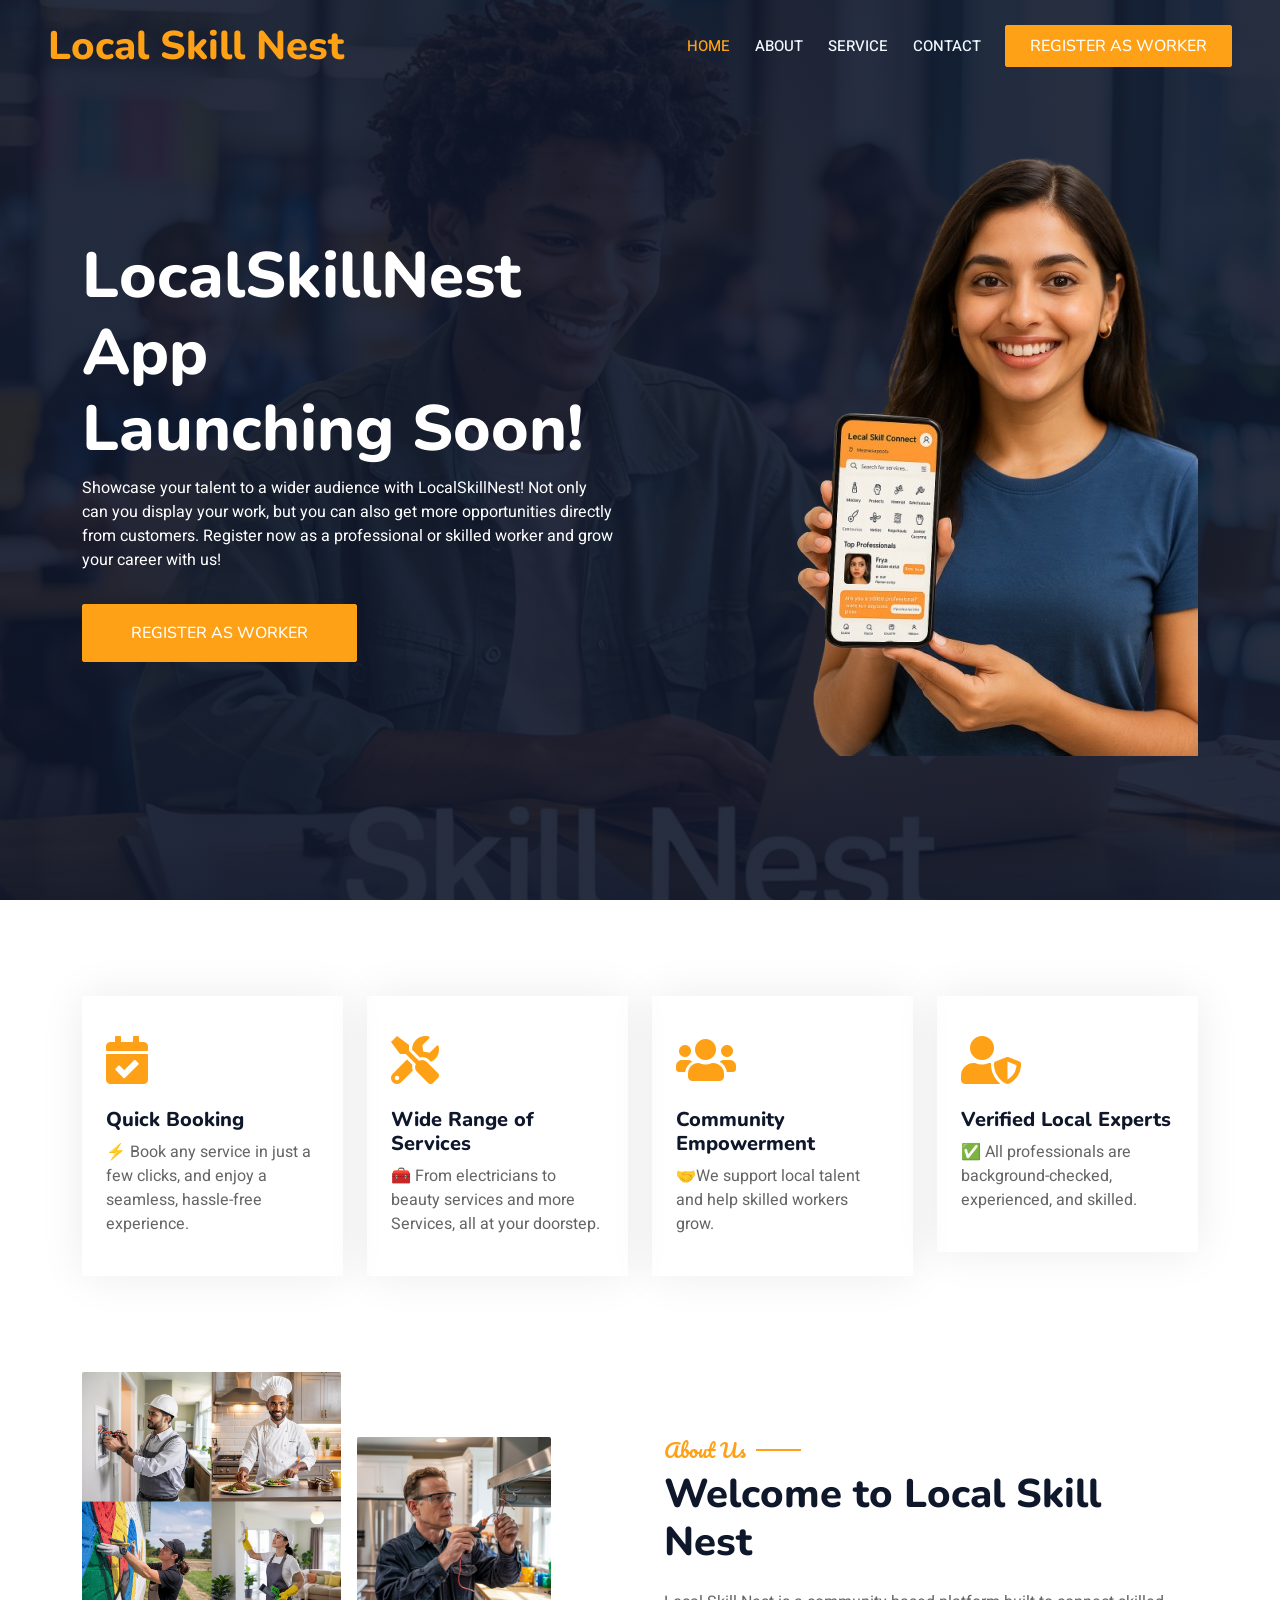
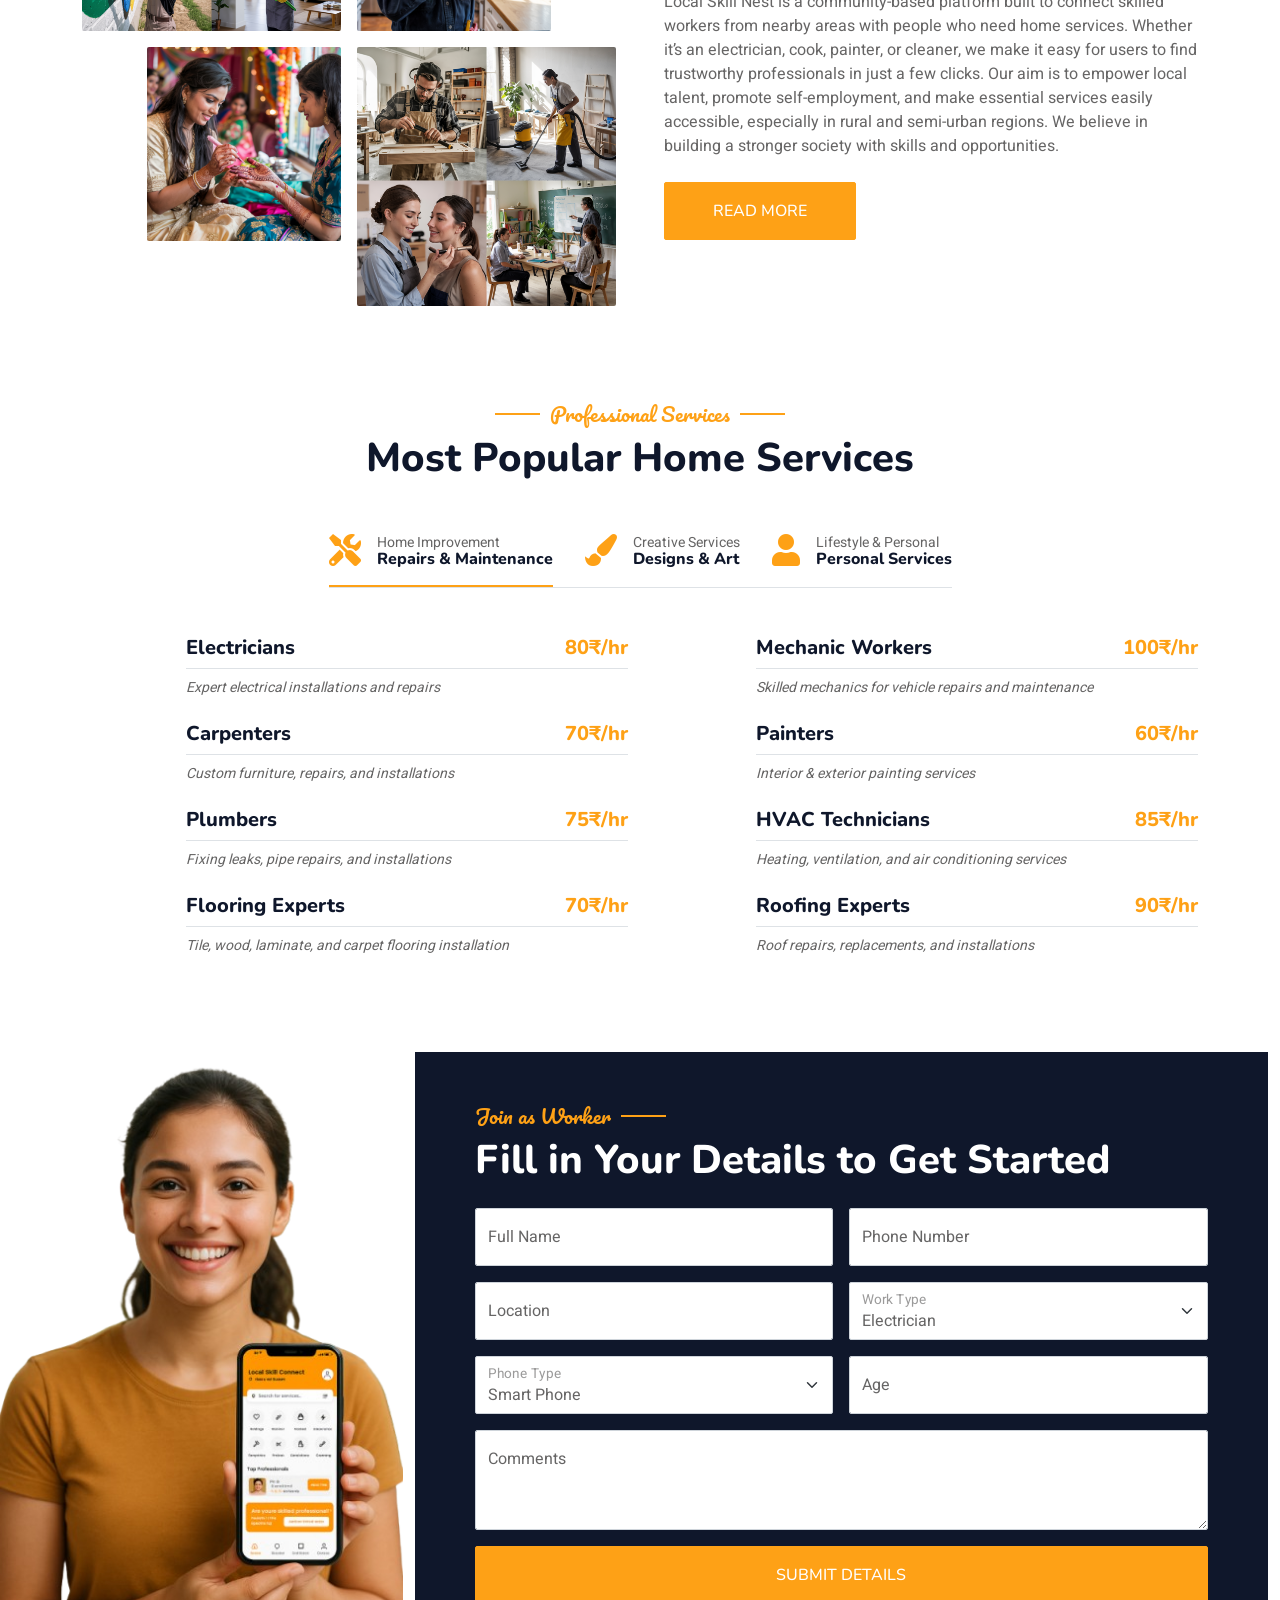
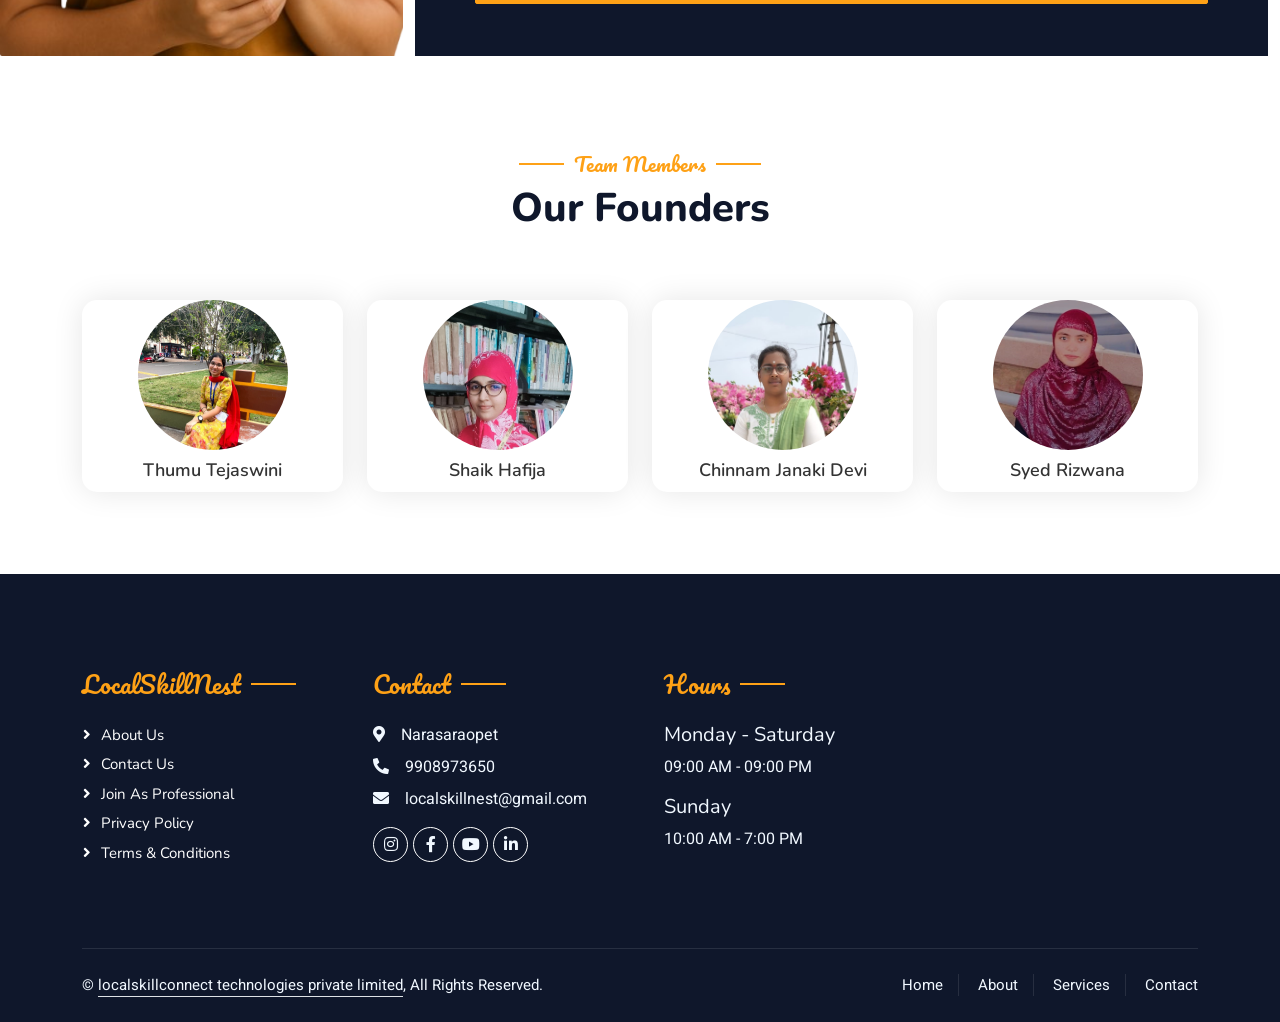
==== commit 837820c1: "LocalSkillNest" ====
--- a/index.html
+++ b/index.html
@@ -61,7 +61,7 @@
                         <a href="#home" class="nav-item nav-link active">Home</a>
                         <a href="#about" class="nav-item nav-link">About</a>
                         <a href="#service" class="nav-item nav-link">Service</a>
-                     
+
                         <a href="#contact" class="nav-item nav-link">Contact</a>
                     </div>
                     <a href="#book-service" class="btn btn-primary py-2 px-4">Register as
@@ -80,7 +80,8 @@
                                 your work, but you can also get more opportunities directly from customers.
                                 Register now as a professional or skilled worker and grow your career with us!
                             </p>
-                            <a href="#book-service" class="btn btn-primary py-sm-3 px-sm-5 me-3 animated slideInLeft">Register as
+                            <a href="#book-service"
+                                class="btn btn-primary py-sm-3 px-sm-5 me-3 animated slideInLeft">Register as
                                 Worker</a>
                         </div>
                         <div class="col-lg-6 text-center text-lg-end overflow-hidden">
@@ -97,7 +98,7 @@
 
 
         <!-- Service Start -->
-        <div  class="container-xxl py-5">
+        <div class="container-xxl py-5">
             <div class="container">
                 <div class="row g-4">
                     <div class="col-lg-3 col-sm-6 wow fadeInUp" data-wow-delay="0.1s">
@@ -178,7 +179,7 @@
                             easily accessible, especially in rural and semi-urban regions. We believe in building a
                             stronger society with skills and opportunities.</p>
 
-                    
+
                         <a class="btn btn-primary py-3 px-5 mt-2" href="">Read More</a>
                     </div>
                 </div>
@@ -187,555 +188,646 @@
         <!-- About End -->
 
 
-       <!-- Menu Start -->
-       <div class="container-xxl py-5" id="service">
-        <div class="container">
-            <div class="text-center wow fadeInUp" data-wow-delay="0.1s">
-                <h5 class="section-title ff-secondary text-center text-primary fw-normal">Professional Services</h5>
-                <h1 class="mb-5">Most Popular Home Services</h1>
-            </div>
-            <div class="tab-class text-center wow fadeInUp" data-wow-delay="0.1s">
-                <ul class="nav nav-pills d-inline-flex justify-content-center border-bottom mb-5">
-                    <li class="nav-item">
-                        <a class="d-flex align-items-center text-start mx-3 ms-0 pb-3 active" data-bs-toggle="pill"
-                            href="#tab-1">
-                            <i class="fa fa-tools fa-2x text-primary"></i>
-                            <div class="ps-3">
-                                <small class="text-body">Home Improvement</small>
-                                <h6 class="mt-n1 mb-0">Repairs & Maintenance</h6>
-                            </div>
-                        </a>
-                    </li>
-                    <li class="nav-item">
-                        <a class="d-flex align-items-center text-start mx-3 pb-3" data-bs-toggle="pill"
-                            href="#tab-2">
-                            <i class="fa fa-paint-brush fa-2x text-primary"></i>
-                            <div class="ps-3">
-                                <small class="text-body">Creative Services</small>
-                                <h6 class="mt-n1 mb-0">Designs & Art</h6>
-                            </div>
-                        </a>
-                    </li>
-                    <li class="nav-item">
-                        <a class="d-flex align-items-center text-start mx-3 me-0 pb-3" data-bs-toggle="pill"
-                            href="#tab-3">
-                            <i class="fa fa-user fa-2x text-primary"></i>
-                            <div class="ps-3">
-                                <small class="text-body">Lifestyle & Personal</small>
-                                <h6 class="mt-n1 mb-0">Personal Services</h6>
-                            </div>
-                        </a>
-                    </li>
-                </ul>
-                <div class="tab-content">
-                    <!-- Home Improvement & Repairs -->
-                    <!-- Home Improvement & Repairs -->
-                    <div id="tab-1" class="tab-pane fade show p-0 active">
-                        <div class="row g-4">
-                            <!-- Electricians -->
-                            <div class="col-lg-6">
-                                <div class="d-flex align-items-center">
-                                    <img class="flex-shrink-0 img-fluid rounded" src="img/electrician.jpg" alt=""
-                                        style="width: 80px;">
-                                    <div class="w-100 d-flex flex-column text-start ps-4">
-                                        <h5 class="d-flex justify-content-between border-bottom pb-2">
-                                            <span>Electricians</span>
-                                            <span class="text-primary">80₹/hr</span>
-                                        </h5>
-                                        <small class="fst-italic">Expert electrical installations and
-                                            repairs</small>
-                                    </div>
-                                </div>
-                            </div>
-
-                            <!-- Carpenters -->
-                            <div class="col-lg-6">
-                                <div class="d-flex align-items-center">
-                                    <img class="flex-shrink-0 img-fluid rounded" src="img/carpenter.jpg" alt=""
-                                        style="width: 80px;">
-                                    <div class="w-100 d-flex flex-column text-start ps-4">
-                                        <h5 class="d-flex justify-content-between border-bottom pb-2">
-                                            <span>Carpenters</span>
-                                            <span class="text-primary">70₹/hr</span>
-                                        </h5>
-                                        <small class="fst-italic">Custom furniture, repairs, and
-                                            installations</small>
-                                    </div>
-                                </div>
-                            </div>
-
-                            <!-- Painters -->
-                            <div class="col-lg-6">
-                                <div class="d-flex align-items-center">
-                                    <img class="flex-shrink-0 img-fluid rounded" src="img/painter.jpg" alt=""
-                                        style="width: 80px;">
-                                    <div class="w-100 d-flex flex-column text-start ps-4">
-                                        <h5 class="d-flex justify-content-between border-bottom pb-2">
-                                            <span>Painters</span>
-                                            <span class="text-primary">60₹/hr</span>
-                                        </h5>
-                                        <small class="fst-italic">Interior & exterior painting services</small>
-                                    </div>
-                                </div>
-                            </div>
-
-                            <!-- Plumbers -->
-                            <div class="col-lg-6">
-                                <div class="d-flex align-items-center">
-                                    <img class="flex-shrink-0 img-fluid rounded" src="img/plumber.jpg" alt=""
-                                        style="width: 80px;">
-                                    <div class="w-100 d-flex flex-column text-start ps-4">
-                                        <h5 class="d-flex justify-content-between border-bottom pb-2">
-                                            <span>Plumbers</span>
-                                            <span class="text-primary">75₹/hr</span>
-                                        </h5>
-                                        <small class="fst-italic">Fixing leaks, pipe repairs, and
-                                            installations</small>
-                                    </div>
-                                </div>
-                            </div>
-
-                            <!-- HVAC Technicians -->
-                            <div class="col-lg-6">
-                                <div class="d-flex align-items-center">
-                                    <img class="flex-shrink-0 img-fluid rounded" src="img/hvac.jpg" alt=""
-                                        style="width: 80px;">
-                                    <div class="w-100 d-flex flex-column text-start ps-4">
-                                        <h5 class="d-flex justify-content-between border-bottom pb-2">
-                                            <span>HVAC Technicians</span>
-                                            <span class="text-primary">85₹/hr</span>
-                                        </h5>
-                                        <small class="fst-italic">Heating, ventilation, and air conditioning
-                                            services</small>
-                                    </div>
-                                </div>
-                            </div>
-
-                            <!-- Flooring Experts -->
-                            <div class="col-lg-6">
-                                <div class="d-flex align-items-center">
-                                    <img class="flex-shrink-0 img-fluid rounded" src="img/flooring.jpg" alt=""
-                                        style="width: 80px;">
-                                    <div class="w-100 d-flex flex-column text-start ps-4">
-                                        <h5 class="d-flex justify-content-between border-bottom pb-2">
-                                            <span>Flooring Experts</span>
-                                            <span class="text-primary">70₹/hr</span>
-                                        </h5>
-                                        <small class="fst-italic">Tile, wood, laminate, and carpet flooring
-                                            installation</small>
-                                    </div>
-                                </div>
-                            </div>
-
-                            <!-- Roofing Experts -->
-                            <div class="col-lg-6">
-                                <div class="d-flex align-items-center">
-                                    <img class="flex-shrink-0 img-fluid rounded" src="img/roofing.jpg" alt=""
-                                        style="width: 80px;">
-                                    <div class="w-100 d-flex flex-column text-start ps-4">
-                                        <h5 class="d-flex justify-content-between border-bottom pb-2">
-                                            <span>Roofing Experts</span>
-                                            <span class="text-primary">90₹/hr</span>
-                                        </h5>
-                                        <small class="fst-italic">Roof repairs, replacements, and
-                                            installations</small>
-                                    </div>
-                                </div>
-                            </div>
-                        </div>
-                    </div>
-
-
-                    <!-- Creative & Handcrafted Services -->
-                    <!-- Creative & Handcrafted Services -->
-                    <div id="tab-2" class="tab-pane fade show p-0">
-                        <div class="row g-4">
-                            <!-- Mehndi Artists -->
-                            <div class="col-lg-6">
-                                <div class="d-flex align-items-center">
-                                    <img class="flex-shrink-0 img-fluid rounded" src="img/mehndi.jpg" alt=""
-                                        style="width: 80px;">
-                                    <div class="w-100 d-flex flex-column text-start ps-4">
-                                        <h5 class="d-flex justify-content-between border-bottom pb-2">
-                                            <span>Mehndi Artists</span>
-                                            <span class="text-primary">50₹</span>
-                                        </h5>
-                                        <small class="fst-italic">Intricate designs for special occasions</small>
-                                    </div>
-                                </div>
-                            </div>
-
-                            <!-- Makeup Artists -->
-                            <div class="col-lg-6">
-                                <div class="d-flex align-items-center">
-                                    <img class="flex-shrink-0 img-fluid rounded" src="img/makeup.jpg" alt=""
-                                        style="width: 80px;">
-                                    <div class="w-100 d-flex flex-column text-start ps-4">
-                                        <h5 class="d-flex justify-content-between border-bottom pb-2">
-                                            <span>Makeup Artists</span>
-                                            <span class="text-primary">90₹/hr</span>
-                                        </h5>
-                                        <small class="fst-italic">Bridal and event makeup services</small>
-                                    </div>
-                                </div>
-                            </div>
-
-                            <!-- Painters (Artistic) -->
-                            <div class="col-lg-6">
-                                <div class="d-flex align-items-center">
-                                    <img class="flex-shrink-0 img-fluid rounded" src="img/painter.jpg" alt=""
-                                        style="width: 80px;">
-                                    <div class="w-100 d-flex flex-column text-start ps-4">
-                                        <h5 class="d-flex justify-content-between border-bottom pb-2">
-                                            <span>Artists / Painters</span>
-                                            <span class="text-primary">60₹/hr</span>
-                                        </h5>
-                                        <small class="fst-italic">Custom paintings and artworks for events and
-                                            homes</small>
-                                    </div>
-                                </div>
-                            </div>
-
-                            <!-- Fashion Designers -->
-                            <div class="col-lg-6">
-                                <div class="d-flex align-items-center">
-                                    <img class="flex-shrink-0 img-fluid rounded" src="img/fashion-designer.jpg"
-                                        alt="" style="width: 80px;">
-                                    <div class="w-100 d-flex flex-column text-start ps-4">
-                                        <h5 class="d-flex justify-content-between border-bottom pb-2">
-                                            <span>Fashion Designers</span>
-                                            <span class="text-primary">100₹/hr</span>
-                                        </h5>
-                                        <small class="fst-italic">Custom clothing designs for special events</small>
-                                    </div>
-                                </div>
-                            </div>
-
-                            <!-- Tattoo Artists -->
-                            <div class="col-lg-6">
-                                <div class="d-flex align-items-center">
-                                    <img class="flex-shrink-0 img-fluid rounded" src="img/tattoo-artist.jpg" alt=""
-                                        style="width: 80px;">
-                                    <div class="w-100 d-flex flex-column text-start ps-4">
-                                        <h5 class="d-flex justify-content-between border-bottom pb-2">
-                                            <span>Tattoo Artists</span>
-                                            <span class="text-primary">80₹/hr</span>
-                                        </h5>
-                                        <small class="fst-italic">Custom tattoos and body art</small>
-                                    </div>
-                                </div>
-                            </div>
-
-                            <!-- Handmade Artisans -->
-                            <div class="col-lg-6">
-                                <div class="d-flex align-items-center">
-                                    <img class="flex-shrink-0 img-fluid rounded" src="img/handmade-artisan.jpg"
-                                        alt="" style="width: 80px;">
-                                    <div class="w-100 d-flex flex-column text-start ps-4">
-                                        <h5 class="d-flex justify-content-between border-bottom pb-2">
-                                            <span>Handmade Artisans</span>
-                                            <span class="text-primary">70₹/hr</span>
-                                        </h5>
-                                        <small class="fst-italic">Handmade crafts and decorations</small>
-                                    </div>
-                                </div>
-                            </div>
-                        </div>
-                    </div>
-
-
-                    <!-- Personal & Lifestyle Services -->
-                    <div id="tab-3" class="tab-pane fade show p-0">
-                        <div class="row g-4">
-                            <!-- Housekeepers -->
-                            <div class="col-lg-6">
-                                <div class="d-flex align-items-center">
-                                    <img class="flex-shrink-0 img-fluid rounded" src="img/housekeeper.jpg" alt=""
-                                        style="width: 80px;">
-                                    <div class="w-100 d-flex flex-column text-start ps-4">
-                                        <h5 class="d-flex justify-content-between border-bottom pb-2">
-                                            <span>Housekeepers</span>
-                                            <span class="text-primary">40₹/hr</span>
-                                        </h5>
-                                        <small class="fst-italic">House cleaning and maintenance</small>
-                                    </div>
-                                </div>
-                            </div>
-
-                            <!-- Pet Groomers -->
-                            <div class="col-lg-6">
-                                <div class="d-flex align-items-center">
-                                    <img class="flex-shrink-0 img-fluid rounded" src="img/pet-groomer.jpg" alt=""
-                                        style="width: 80px;">
-                                    <div class="w-100 d-flex flex-column text-start ps-4">
-                                        <h5 class="d-flex justify-content-between border-bottom pb-2">
-                                            <span>Pet Groomers</span>
-                                            <span class="text-primary">50₹/hr</span>
-                                        </h5>
-                                        <small class="fst-italic">Pet care and grooming services</small>
-                                    </div>
-                                </div>
-                            </div>
-
-                            <!-- Babysitters -->
-                            <div class="col-lg-6">
-                                <div class="d-flex align-items-center">
-                                    <img class="flex-shrink-0 img-fluid rounded" src="img/babysitter.jpg" alt=""
-                                        style="width: 80px;">
-                                    <div class="w-100 d-flex flex-column text-start ps-4">
-                                        <h5 class="d-flex justify-content-between border-bottom pb-2">
-                                            <span>Babysitters</span>
-                                            <span class="text-primary">35₹/hr</span>
-                                        </h5>
-                                        <small class="fst-italic">Childcare services for all ages</small>
-                                    </div>
-                                </div>
-                            </div>
-
-                            <!-- Personal Trainers -->
-                            <div class="col-lg-6">
-                                <div class="d-flex align-items-center">
-                                    <img class="flex-shrink-0 img-fluid rounded" src="img/personal-trainer.jpg"
-                                        alt="" style="width: 80px;">
-                                    <div class="w-100 d-flex flex-column text-start ps-4">
-                                        <h5 class="d-flex justify-content-between border-bottom pb-2">
-                                            <span>Personal Trainers</span>
-                                            <span class="text-primary">70₹/hr</span>
-                                        </h5>
-                                        <small class="fst-italic">Customized fitness training sessions</small>
-                                    </div>
-                                </div>
-                            </div>
-
-                            <!-- Chefs/Cooks -->
-                            <div class="col-lg-6">
-                                <div class="d-flex align-items-center">
-                                    <img class="flex-shrink-0 img-fluid rounded" src="img/chef.jpg" alt=""
-                                        style="width: 80px;">
-                                    <div class="w-100 d-flex flex-column text-start ps-4">
-                                        <h5 class="d-flex justify-content-between border-bottom pb-2">
-                                            <span>Chefs / Cooks</span>
-                                            <span class="text-primary">80₹/hr</span>
-                                        </h5>
-                                        <small class="fst-italic">Gourmet meals and private chef services</small>
-                                    </div>
-                                </div>
-                            </div>
-
-                            <!-- Lawn Care & Gardeners -->
-                            <div class="col-lg-6">
-                                <div class="d-flex align-items-center">
-                                    <img class="flex-shrink-0 img-fluid rounded" src="img/gardener.jpg" alt=""
-                                        style="width: 80px;">
-                                    <div class="w-100 d-flex flex-column text-start ps-4">
-                                        <h5 class="d-flex justify-content-between border-bottom pb-2">
-                                            <span>Lawn Care & Gardeners</span>
-                                            <span class="text-primary">60₹/hr</span>
-                                        </h5>
-                                        <small class="fst-italic">Lawn care, gardening, and landscaping</small>
-                                    </div>
-                                </div>
-                            </div>
-
-                            <!-- Elderly Caregivers -->
-                            <div class="col-lg-6">
-                                <div class="d-flex align-items-center">
-                                    <img class="flex-shrink-0 img-fluid rounded" src="img/elderly-caregiver.jpg"
-                                        alt="" style="width: 80px;">
-                                    <div class="w-100 d-flex flex-column text-start ps-4">
-                                        <h5 class="d-flex justify-content-between border-bottom pb-2">
-                                            <span>Elderly Caregivers</span>
-                                            <span class="text-primary">65₹/hr</span>
-                                        </h5>
-                                        <small class="fst-italic">Companion and personal care for the
-                                            elderly</small>
-                                    </div>
-                                </div>
-                            </div>
-                        </div>
-                    </div>
-
+        <!-- Menu Start -->
+        <div class="container-xxl py-5" id="service">
+            <div class="container">
+                <div class="text-center wow fadeInUp" data-wow-delay="0.1s">
+                    <h5 class="section-title ff-secondary text-center text-primary fw-normal">Professional Services</h5>
+                    <h1 class="mb-5">Most Popular Home Services</h1>
+                </div>
+                <div class="tab-class text-center wow fadeInUp" data-wow-delay="0.1s">
+                    <ul class="nav nav-pills d-inline-flex justify-content-center border-bottom mb-5">
+                        <li class="nav-item">
+                            <a class="d-flex align-items-center text-start mx-3 ms-0 pb-3 active" data-bs-toggle="pill"
+                                href="#tab-1">
+                                <i class="fa fa-tools fa-2x text-primary"></i>
+                                <div class="ps-3">
+                                    <small class="text-body">Home Improvement</small>
+                                    <h6 class="mt-n1 mb-0">Repairs & Maintenance</h6>
+                                </div>
+                            </a>
+                        </li>
+                        <li class="nav-item">
+                            <a class="d-flex align-items-center text-start mx-3 pb-3" data-bs-toggle="pill"
+                                href="#tab-2">
+                                <i class="fa fa-paint-brush fa-2x text-primary"></i>
+                                <div class="ps-3">
+                                    <small class="text-body">Creative Services</small>
+                                    <h6 class="mt-n1 mb-0">Designs & Art</h6>
+                                </div>
+                            </a>
+                        </li>
+                        <li class="nav-item">
+                            <a class="d-flex align-items-center text-start mx-3 me-0 pb-3" data-bs-toggle="pill"
+                                href="#tab-3">
+                                <i class="fa fa-user fa-2x text-primary"></i>
+                                <div class="ps-3">
+                                    <small class="text-body">Lifestyle & Personal</small>
+                                    <h6 class="mt-n1 mb-0">Personal Services</h6>
+                                </div>
+                            </a>
+                        </li>
+                    </ul>
+                    <div class="tab-content">
+                        <!-- Home Improvement & Repairs -->
+                        <!-- Home Improvement & Repairs -->
+                        <div id="tab-1" class="tab-pane fade show p-0 active">
+                            <div class="row g-4">
+                                <!-- Electricians -->
+                                <div class="col-lg-6">
+                                    <div class="d-flex align-items-center">
+                                        <img class="flex-shrink-0 img-fluid rounded" src="img/electrician.jpg" alt=""
+                                            style="width: 80px;">
+                                        <div class="w-100 d-flex flex-column text-start ps-4">
+                                            <h5 class="d-flex justify-content-between border-bottom pb-2">
+                                                <span>Electricians</span>
+                                                <span class="text-primary">80₹/hr</span>
+                                            </h5>
+                                            <small class="fst-italic">Expert electrical installations and
+                                                repairs</small>
+                                        </div>
+                                    </div>
+                                </div>
+                                <div class="col-lg-6">
+                                    <div class="d-flex align-items-center">
+                                        <img class="flex-shrink-0 img-fluid rounded" src="img/mechanic.jpg" alt=""
+                                            style="width: 80px;">
+                                        <div class="w-100 d-flex flex-column text-start ps-4">
+                                            <h5 class="d-flex justify-content-between border-bottom pb-2">
+                                                <span>Mechanic Workers</span>
+                                                <span class="text-primary">100₹/hr</span>
+                                            </h5>
+                                            <small class="fst-italic">Skilled mechanics for vehicle repairs and
+                                                maintenance</small>
+                                        </div>
+                                    </div>
+                                </div>
+
+                                <!-- Carpenters -->
+                                <div class="col-lg-6">
+                                    <div class="d-flex align-items-center">
+                                        <img class="flex-shrink-0 img-fluid rounded" src="img/carpenter.jpg" alt=""
+                                            style="width: 80px;">
+                                        <div class="w-100 d-flex flex-column text-start ps-4">
+                                            <h5 class="d-flex justify-content-between border-bottom pb-2">
+                                                <span>Carpenters</span>
+                                                <span class="text-primary">70₹/hr</span>
+                                            </h5>
+                                            <small class="fst-italic">Custom furniture, repairs, and
+                                                installations</small>
+                                        </div>
+                                    </div>
+                                </div>
+
+                                <!-- Painters -->
+                                <div class="col-lg-6">
+                                    <div class="d-flex align-items-center">
+                                        <img class="flex-shrink-0 img-fluid rounded" src="img/painter.jpg" alt=""
+                                            style="width: 80px;">
+                                        <div class="w-100 d-flex flex-column text-start ps-4">
+                                            <h5 class="d-flex justify-content-between border-bottom pb-2">
+                                                <span>Painters</span>
+                                                <span class="text-primary">60₹/hr</span>
+                                            </h5>
+                                            <small class="fst-italic">Interior & exterior painting services</small>
+                                        </div>
+                                    </div>
+                                </div>
+
+                                <!-- Plumbers -->
+                                <div class="col-lg-6">
+                                    <div class="d-flex align-items-center">
+                                        <img class="flex-shrink-0 img-fluid rounded" src="img/plumber.jpg" alt=""
+                                            style="width: 80px;">
+                                        <div class="w-100 d-flex flex-column text-start ps-4">
+                                            <h5 class="d-flex justify-content-between border-bottom pb-2">
+                                                <span>Plumbers</span>
+                                                <span class="text-primary">75₹/hr</span>
+                                            </h5>
+                                            <small class="fst-italic">Fixing leaks, pipe repairs, and
+                                                installations</small>
+                                        </div>
+                                    </div>
+                                </div>
+
+                                <!-- HVAC Technicians -->
+                                <div class="col-lg-6">
+                                    <div class="d-flex align-items-center">
+                                        <img class="flex-shrink-0 img-fluid rounded" src="img/hvac.jpg" alt=""
+                                            style="width: 80px;">
+                                        <div class="w-100 d-flex flex-column text-start ps-4">
+                                            <h5 class="d-flex justify-content-between border-bottom pb-2">
+                                                <span>HVAC Technicians</span>
+                                                <span class="text-primary">85₹/hr</span>
+                                            </h5>
+                                            <small class="fst-italic">Heating, ventilation, and air conditioning
+                                                services</small>
+                                        </div>
+                                    </div>
+                                </div>
+
+                                <!-- Flooring Experts -->
+                                <div class="col-lg-6">
+                                    <div class="d-flex align-items-center">
+                                        <img class="flex-shrink-0 img-fluid rounded" src="img/flooring.jpg" alt=""
+                                            style="width: 80px;">
+                                        <div class="w-100 d-flex flex-column text-start ps-4">
+                                            <h5 class="d-flex justify-content-between border-bottom pb-2">
+                                                <span>Flooring Experts</span>
+                                                <span class="text-primary">70₹/hr</span>
+                                            </h5>
+                                            <small class="fst-italic">Tile, wood, laminate, and carpet flooring
+                                                installation</small>
+                                        </div>
+                                    </div>
+                                </div>
+
+                                <!-- Roofing Experts -->
+                                <div class="col-lg-6">
+                                    <div class="d-flex align-items-center">
+                                        <img class="flex-shrink-0 img-fluid rounded" src="img/roofing.jpg" alt=""
+                                            style="width: 80px;">
+                                        <div class="w-100 d-flex flex-column text-start ps-4">
+                                            <h5 class="d-flex justify-content-between border-bottom pb-2">
+                                                <span>Roofing Experts</span>
+                                                <span class="text-primary">90₹/hr</span>
+                                            </h5>
+                                            <small class="fst-italic">Roof repairs, replacements, and
+                                                installations</small>
+                                        </div>
+                                    </div>
+                                </div>
+                            </div>
+                        </div>
+
+
+                        <!-- Creative & Handcrafted Services -->
+                        <!-- Creative & Handcrafted Services -->
+                        <div id="tab-2" class="tab-pane fade show p-0">
+                            <div class="row g-4">
+                                <!-- Mehndi Artists -->
+                                <div class="col-lg-6">
+                                    <div class="d-flex align-items-center">
+                                        <img class="flex-shrink-0 img-fluid rounded" src="img/mehndi.jpg" alt=""
+                                            style="width: 80px;">
+                                        <div class="w-100 d-flex flex-column text-start ps-4">
+                                            <h5 class="d-flex justify-content-between border-bottom pb-2">
+                                                <span>Mehndi Artists</span>
+                                                <span class="text-primary">50₹</span>
+                                            </h5>
+                                            <small class="fst-italic">Intricate designs for special occasions</small>
+                                        </div>
+                                    </div>
+                                </div>
+
+                                <!-- Makeup Artists -->
+                                <div class="col-lg-6">
+                                    <div class="d-flex align-items-center">
+                                        <img class="flex-shrink-0 img-fluid rounded" src="img/makeup.jpg" alt=""
+                                            style="width: 80px;">
+                                        <div class="w-100 d-flex flex-column text-start ps-4">
+                                            <h5 class="d-flex justify-content-between border-bottom pb-2">
+                                                <span>Makeup Artists</span>
+                                                <span class="text-primary">90₹/hr</span>
+                                            </h5>
+                                            <small class="fst-italic">Bridal and event makeup services</small>
+                                        </div>
+                                    </div>
+                                </div>
+
+                                <!-- Painters (Artistic) -->
+                                <div class="col-lg-6">
+                                    <div class="d-flex align-items-center">
+                                        <img class="flex-shrink-0 img-fluid rounded" src="img/painter.jpg" alt=""
+                                            style="width: 80px;">
+                                        <div class="w-100 d-flex flex-column text-start ps-4">
+                                            <h5 class="d-flex justify-content-between border-bottom pb-2">
+                                                <span>Artists / Painters</span>
+                                                <span class="text-primary">60₹/hr</span>
+                                            </h5>
+                                            <small class="fst-italic">Custom paintings and artworks for events and
+                                                homes</small>
+                                        </div>
+                                    </div>
+                                </div>
+                                <!-- Video Editors -->
+                                <div class="col-lg-6">
+                                    <div class="d-flex align-items-center">
+                                        <img class="flex-shrink-0 img-fluid rounded" src="img/videoeditor.jpg" alt=""
+                                            style="width: 80px;">
+                                        <div class="w-100 d-flex flex-column text-start ps-4">
+                                            <h5 class="d-flex justify-content-between border-bottom pb-2">
+                                                <span>Video Editors</span>
+                                                <span class="text-primary">120₹/hr</span>
+                                            </h5>
+                                            <small class="fst-italic">Professional video editing for all content
+                                                needs</small>
+                                        </div>
+                                    </div>
+                                </div>
+
+                                <!-- Content Writers -->
+                                <div class="col-lg-6">
+                                    <div class="d-flex align-items-center">
+                                        <img class="flex-shrink-0 img-fluid rounded" src="img/contentwriter.jpg" alt=""
+                                            style="width: 80px;">
+                                        <div class="w-100 d-flex flex-column text-start ps-4">
+                                            <h5 class="d-flex justify-content-between border-bottom pb-2">
+                                                <span>Content Writers</span>
+                                                <span class="text-primary">90₹/hr</span>
+                                            </h5>
+                                            <small class="fst-italic">Creative and SEO-friendly content for blogs and
+                                                websites</small>
+                                        </div>
+                                    </div>
+                                </div>
+
+
+                                <!-- Fashion Designers -->
+                                <div class="col-lg-6">
+                                    <div class="d-flex align-items-center">
+                                        <img class="flex-shrink-0 img-fluid rounded" src="img/fashion-designer.jpg"
+                                            alt="" style="width: 80px;">
+                                        <div class="w-100 d-flex flex-column text-start ps-4">
+                                            <h5 class="d-flex justify-content-between border-bottom pb-2">
+                                                <span>Fashion Designers</span>
+                                                <span class="text-primary">100₹/hr</span>
+                                            </h5>
+                                            <small class="fst-italic">Custom clothing designs for special events</small>
+                                        </div>
+                                    </div>
+                                </div>
+
+                                <!-- Tattoo Artists -->
+                                <div class="col-lg-6">
+                                    <div class="d-flex align-items-center">
+                                        <img class="flex-shrink-0 img-fluid rounded" src="img/tattoo-artist.jpg" alt=""
+                                            style="width: 80px;">
+                                        <div class="w-100 d-flex flex-column text-start ps-4">
+                                            <h5 class="d-flex justify-content-between border-bottom pb-2">
+                                                <span>Tattoo Artists</span>
+                                                <span class="text-primary">80₹/hr</span>
+                                            </h5>
+                                            <small class="fst-italic">Custom tattoos and body art</small>
+                                        </div>
+                                    </div>
+                                </div>
+
+                                <!-- Handmade Artisans -->
+                                <div class="col-lg-6">
+                                    <div class="d-flex align-items-center">
+                                        <img class="flex-shrink-0 img-fluid rounded" src="img/handmade-artisan.jpg"
+                                            alt="" style="width: 80px;">
+                                        <div class="w-100 d-flex flex-column text-start ps-4">
+                                            <h5 class="d-flex justify-content-between border-bottom pb-2">
+                                                <span>Handmade Artisans</span>
+                                                <span class="text-primary">70₹/hr</span>
+                                            </h5>
+                                            <small class="fst-italic">Handmade crafts and decorations</small>
+                                        </div>
+                                    </div>
+                                </div>
+                            </div>
+                        </div>
+
+
+                        <!-- Personal & Lifestyle Services -->
+                        <div id="tab-3" class="tab-pane fade show p-0">
+                            <div class="row g-4">
+                                <!-- Housekeepers -->
+                                <div class="col-lg-6">
+                                    <div class="d-flex align-items-center">
+                                        <img class="flex-shrink-0 img-fluid rounded" src="img/housekeeper.jpg" alt=""
+                                            style="width: 80px;">
+                                        <div class="w-100 d-flex flex-column text-start ps-4">
+                                            <h5 class="d-flex justify-content-between border-bottom pb-2">
+                                                <span>Housekeepers</span>
+                                                <span class="text-primary">40₹/hr</span>
+                                            </h5>
+                                            <small class="fst-italic">House cleaning and maintenance</small>
+                                        </div>
+                                    </div>
+                                </div>
+
+                                <!-- Pet Groomers -->
+                                <div class="col-lg-6">
+                                    <div class="d-flex align-items-center">
+                                        <img class="flex-shrink-0 img-fluid rounded" src="img/pet-groomer.jpg" alt=""
+                                            style="width: 80px;">
+                                        <div class="w-100 d-flex flex-column text-start ps-4">
+                                            <h5 class="d-flex justify-content-between border-bottom pb-2">
+                                                <span>Pet Groomers</span>
+                                                <span class="text-primary">50₹/hr</span>
+                                            </h5>
+                                            <small class="fst-italic">Pet care and grooming services</small>
+                                        </div>
+                                    </div>
+                                </div>
+
+                                <!-- Babysitters -->
+                                <div class="col-lg-6">
+                                    <div class="d-flex align-items-center">
+                                        <img class="flex-shrink-0 img-fluid rounded" src="img/babysitter.jpg" alt=""
+                                            style="width: 80px;">
+                                        <div class="w-100 d-flex flex-column text-start ps-4">
+                                            <h5 class="d-flex justify-content-between border-bottom pb-2">
+                                                <span>Babysitters</span>
+                                                <span class="text-primary">35₹/hr</span>
+                                            </h5>
+                                            <small class="fst-italic">Childcare services for all ages</small>
+                                        </div>
+                                    </div>
+                                </div>
+
+                                <!-- Personal Trainers -->
+                                <div class="col-lg-6">
+                                    <div class="d-flex align-items-center">
+                                        <img class="flex-shrink-0 img-fluid rounded" src="img/personal-trainer.jpg"
+                                            alt="" style="width: 80px;">
+                                        <div class="w-100 d-flex flex-column text-start ps-4">
+                                            <h5 class="d-flex justify-content-between border-bottom pb-2">
+                                                <span>Personal Trainers</span>
+                                                <span class="text-primary">70₹/hr</span>
+                                            </h5>
+                                            <small class="fst-italic">Customized fitness training sessions</small>
+                                        </div>
+                                    </div>
+                                </div>
+
+                                <!-- Chefs/Cooks -->
+                                <div class="col-lg-6">
+                                    <div class="d-flex align-items-center">
+                                        <img class="flex-shrink-0 img-fluid rounded" src="img/chef.jpg" alt=""
+                                            style="width: 80px;">
+                                        <div class="w-100 d-flex flex-column text-start ps-4">
+                                            <h5 class="d-flex justify-content-between border-bottom pb-2">
+                                                <span>Chefs / Cooks</span>
+                                                <span class="text-primary">80₹/hr</span>
+                                            </h5>
+                                            <small class="fst-italic">Gourmet meals and private chef services</small>
+                                        </div>
+                                    </div>
+                                </div>
+
+                                <!-- Lawn Care & Gardeners -->
+                                <div class="col-lg-6">
+                                    <div class="d-flex align-items-center">
+                                        <img class="flex-shrink-0 img-fluid rounded" src="img/gardener.jpg" alt=""
+                                            style="width: 80px;">
+                                        <div class="w-100 d-flex flex-column text-start ps-4">
+                                            <h5 class="d-flex justify-content-between border-bottom pb-2">
+                                                <span>Lawn Care & Gardeners</span>
+                                                <span class="text-primary">60₹/hr</span>
+                                            </h5>
+                                            <small class="fst-italic">Lawn care, gardening, and landscaping</small>
+                                        </div>
+                                    </div>
+                                </div>
+
+                                <!-- Elderly Caregivers -->
+                                <div class="col-lg-6">
+                                    <div class="d-flex align-items-center">
+                                        <img class="flex-shrink-0 img-fluid rounded" src="img/elderly-caregiver.jpg"
+                                            alt="" style="width: 80px;">
+                                        <div class="w-100 d-flex flex-column text-start ps-4">
+                                            <h5 class="d-flex justify-content-between border-bottom pb-2">
+                                                <span>Elderly Caregivers</span>
+                                                <span class="text-primary">65₹/hr</span>
+                                            </h5>
+                                            <small class="fst-italic">Companion and personal care for the
+                                                elderly</small>
+                                        </div>
+                                    </div>
+                                </div>
+                            </div>
+                        </div>
+
+                    </div>
                 </div>
             </div>
         </div>
-    </div>
-    <!-- Menu End -->
-
- <!-- Join as Worker Start -->
-<div id="book-service" class="container-xxl py-5 px-0 wow fadeInUp" data-wow-delay="0.1s">
-    <div class="row g-0">
-        <!-- Form Section with Image on the Left -->
-        <div class="col-md-12 d-flex align-items-center">
-            <div class="row w-100">
-                <!-- Image Section (Left Side inside the form container) -->
-                <div class="col-md-4">
-                    <img src="img/20250427_1436_Man_Displaying_App_remix_01jsv7w2cje3jbeezh5qr57tj4__2_-removebg-preview.png" class="img-fluid rounded" alt="Image Description">
-                </div>
-
-                <!-- Form Section (Right Side inside the form container) -->
-                <div class="col-md-8 bg-dark d-flex align-items-center">
-                    <div class="p-5 wow fadeInUp" data-wow-delay="0.2s">
-                        <h5 class="section-title ff-secondary text-start text-primary fw-normal">Join as Worker</h5>
-                        <h1 class="text-white mb-4">Fill in Your Details to Get Started</h1>
-                        <form id="workerForm">
-                            <div class="row g-3">
-                                <!-- Full Name -->
-                                <div class="col-md-6">
-                                    <div class="form-floating">
-                                        <input type="text" class="form-control" id="fullname" placeholder="Your Full Name" required>
-                                        <label for="fullname">Full Name</label>
-                                    </div>
-                                </div>
-
-                                <!-- Phone Number -->
-                                <div class="col-md-6">
-                                    <div class="form-floating">
-                                        <input type="text" class="form-control" id="phonenumber" placeholder="Your Phone Number" required>
-                                        <label for="phone">Phone Number</label>
-                                    </div>
-                                </div>
-
-                                <!-- Location -->
-                                <div class="col-md-6">
-                                    <div class="form-floating">
-                                        <input type="text" class="form-control" id="location" placeholder="Your Location" required>
-                                        <label for="location">Location</label>
-                                    </div>
-                                </div>
-
-                                <!-- Work Type Dropdown -->
-                                <div class="col-md-6">
-                                    <div class="form-floating">
-                                        <select class="form-select" id="work-type" required>
-                                            <option value="electrician">Electrician</option>
-                                            <option value="carpenter">Carpenter</option>
-                                            <option value="plumber">Plumber</option>
-                                            <option value="painter">Painter</option>
-                                            <option value="other">Other</option>
-                                        </select>
-                                        <label for="work-type">Work Type</label>
-                                    </div>
-                                </div>
-
-                                <!-- Other Work Type (hidden initially) -->
-                                <div class="col-md-6" id="other-work-type" style="display: none;">
-                                    <div class="form-floating">
-                                        <input type="text" class="form-control" id="other-work-type-input" placeholder="Other Work Type">
-                                        <label for="other-work-type-input">Specify Work Type</label>
-                                    </div>
-                                </div>
-                                <script>
-                                    // Get elements
-                                    const workTypeSelect = document.getElementById('work-type');
-                                    const otherWorkTypeDiv = document.getElementById('other-work-type');
-                                    const otherWorkTypeInput = document.getElementById('other-work-type-input');
-                                
-                                    // Listen for changes in the selection
-                                    workTypeSelect.addEventListener('change', function() {
-                                        if (workTypeSelect.value === 'other') {
-                                            // Show the "Other" input field and make it required
-                                            otherWorkTypeDiv.style.display = 'block';
-                                            otherWorkTypeInput.setAttribute('required', 'true');
-                                        } else {
-                                            // Hide the "Other" input field and remove the required attribute
-                                            otherWorkTypeDiv.style.display = 'none';
-                                            otherWorkTypeInput.removeAttribute('required');
-                                        }
-                                    });
-                                </script>
-
-                                <!-- Phone Type Dropdown -->
-                                <div class="col-md-6">
-                                    <div class="form-floating">
-                                        <select class="form-select" id="phone-type" required>
-                                            <option value="smart">Smart Phone</option>
-                                            <option value="keypad">Keypad Phone</option>
-                                        </select>
-                                        <label for="phone-type">Phone Type</label>
-                                    </div>
-                                </div>
-
-                                <!-- Age -->
-                                <div class="col-md-6">
-                                    <div class="form-floating">
-                                        <input type="number" class="form-control" id="age" placeholder="Your Age" required>
-                                        <label for="age">Age</label>
-                                    </div>
-                                </div>
-
-                                <!-- Comments -->
-                                <div class="col-12">
-                                    <div class="form-floating">
-                                        <textarea class="form-control" placeholder="Your Comments" id="comments" style="height: 100px"></textarea>
-                                        <label for="comments">Comments</label>
-                                    </div>
-                                </div>
-
-                                <!-- Submit Button -->
-                                <div class="col-12">
-                                    <button class="btn btn-primary w-100 py-3" type="submit">Submit Details</button>
-                                </div>
-                            </div>
-                        </form>
-                        <div id="form-message" style="display:none; margin-top:20px; text-align:center; color:#FEA116; font-weight:bold;">
-                            Thank you for submitting your details!<br>
-Our team will review your information and get in touch with you shortly.
-                        </div>
-                        
-                        
+        <!-- Menu End -->
+
+        <!-- Join as Worker Start -->
+        <div id="book-service" class="container-xxl py-5 px-0 wow fadeInUp" data-wow-delay="0.1s">
+            <div class="row g-0">
+                <!-- Form Section with Image on the Left -->
+                <div class="col-md-12 d-flex align-items-center">
+                    <div class="row w-100">
+                        <!-- Image Section (Left Side inside the form container) -->
+                        <div class="col-md-4">
+                            <img src="img/20250427_1436_Man_Displaying_App_remix_01jsv7w2cje3jbeezh5qr57tj4__2_-removebg-preview.png"
+                                class="img-fluid rounded" alt="Image Description">
+                        </div>
+
+                        <!-- Form Section (Right Side inside the form container) -->
+                        <div class="col-md-8 bg-dark d-flex align-items-center">
+                            <div class="p-5 wow fadeInUp" data-wow-delay="0.2s">
+                                <h5 class="section-title ff-secondary text-start text-primary fw-normal">Join as Worker
+                                </h5>
+                                <h1 class="text-white mb-4">Fill in Your Details to Get Started</h1>
+                                <form id="workerForm">
+                                    <div class="row g-3">
+                                        <!-- Full Name -->
+                                        <div class="col-md-6">
+                                            <div class="form-floating">
+                                                <input type="text" class="form-control" id="fullname"
+                                                    placeholder="Your Full Name" required>
+                                                <label for="fullname">Full Name</label>
+                                            </div>
+                                        </div>
+
+                                        <!-- Phone Number -->
+                                        <div class="col-md-6">
+                                            <div class="form-floating">
+                                                <input type="text" class="form-control" id="phonenumber"
+                                                    placeholder="Your Phone Number" required>
+                                                <label for="phone">Phone Number</label>
+                                            </div>
+                                        </div>
+
+                                        <!-- Location -->
+                                        <div class="col-md-6">
+                                            <div class="form-floating">
+                                                <input type="text" class="form-control" id="location"
+                                                    placeholder="Your Location" required>
+                                                <label for="location">Location</label>
+                                            </div>
+                                        </div>
+
+                                        <!-- Work Type Dropdown -->
+                                        <div class="col-md-6">
+                                            <div class="form-floating">
+                                                <select class="form-select" id="work-type" required>
+                                                    <option value="electrician">Electrician</option>
+                                                    <option value="carpenter">Carpenter</option>
+                                                    <option value="plumber">Plumber</option>
+                                                    <option value="painter">Painter</option>
+                                                    <option value="other">Other</option>
+                                                </select>
+                                                <label for="work-type">Work Type</label>
+                                            </div>
+                                        </div>
+
+                                        <!-- Other Work Type (hidden initially) -->
+                                        <div class="col-md-6" id="other-work-type" style="display: none;">
+                                            <div class="form-floating">
+                                                <input type="text" class="form-control" id="other-work-type-input"
+                                                    placeholder="Other Work Type">
+                                                <label for="other-work-type-input">Specify Work Type</label>
+                                            </div>
+                                        </div>
+                                        <script>
+                                            // Get elements
+                                            const workTypeSelect = document.getElementById('work-type');
+                                            const otherWorkTypeDiv = document.getElementById('other-work-type');
+                                            const otherWorkTypeInput = document.getElementById('other-work-type-input');
+
+                                            // Listen for changes in the selection
+                                            workTypeSelect.addEventListener('change', function () {
+                                                if (workTypeSelect.value === 'other') {
+                                                    // Show the "Other" input field and make it required
+                                                    otherWorkTypeDiv.style.display = 'block';
+                                                    otherWorkTypeInput.setAttribute('required', 'true');
+                                                } else {
+                                                    // Hide the "Other" input field and remove the required attribute
+                                                    otherWorkTypeDiv.style.display = 'none';
+                                                    otherWorkTypeInput.removeAttribute('required');
+                                                }
+                                            });
+                                        </script>
+
+                                        <!-- Phone Type Dropdown -->
+                                        <div class="col-md-6">
+                                            <div class="form-floating">
+                                                <select class="form-select" id="phone-type" required>
+                                                    <option value="smart">Smart Phone</option>
+                                                    <option value="keypad">Keypad Phone</option>
+                                                </select>
+                                                <label for="phone-type">Phone Type</label>
+                                            </div>
+                                        </div>
+
+                                        <!-- Age -->
+                                        <div class="col-md-6">
+                                            <div class="form-floating">
+                                                <input type="number" class="form-control" id="age"
+                                                    placeholder="Your Age" required>
+                                                <label for="age">Age</label>
+                                            </div>
+                                        </div>
+
+                                        <!-- Comments -->
+                                        <div class="col-12">
+                                            <div class="form-floating">
+                                                <textarea class="form-control" placeholder="Your Comments" id="comments"
+                                                    style="height: 100px"></textarea>
+                                                <label for="comments">Comments</label>
+                                            </div>
+                                        </div>
+
+                                        <!-- Submit Button -->
+                                        <div class="col-12">
+                                            <button class="btn btn-primary w-100 py-3" type="submit">Submit
+                                                Details</button>
+                                        </div>
+                                    </div>
+                                </form>
+                                <div id="form-message"
+                                    style="display:none; margin-top:20px; text-align:center; color:#FEA116; font-weight:bold;">
+                                    Thank you for submitting your details!<br>
+                                    Our team will review your information and get in touch with you shortly.
+                                </div>
+
+
+                            </div>
+                        </div>
                     </div>
                 </div>
             </div>
         </div>
-    </div>
-</div>
-<script>
-    document.getElementById('workerForm').addEventListener('submit', function(e) {
-        e.preventDefault();
-    
-        const formData = {
-            fullname: document.getElementById('fullname').value,
-            phonenumber: document.getElementById('phonenumber').value,
-            location: document.getElementById('location').value,
-            workType: document.getElementById('work-type').value,
-            otherWorkType: document.getElementById('other-work-type-input').value,
-            phoneType: document.getElementById('phone-type').value,
-            age: document.getElementById('age').value,
-            comments: document.getElementById('comments').value
-        };
-    
-        fetch('https://script.google.com/macros/s/AKfycbzWBWfgVjAZxmN7MS44wcdTloEIXanXrs-a93k1zXVXIFHSLntbXc1EjDBy6N2ujH2A/exec', {
-            method: 'POST',
-            mode: 'no-cors',
-            headers: {
-                'Content-Type': 'application/json'
-            },
-            body: JSON.stringify(formData)
-        })
-        .then(response => {
-            // ✅ Instead of alert, show a message inside page
-            document.getElementById('form-message').style.display = 'block';
-            document.getElementById('workerForm').reset(); // clear the form
-            document.getElementById('other-work-type').style.display = 'none'; // hide "Specify Work Type" field again
-            setTimeout(function() {
-                document.getElementById('form-message').style.display = 'none';
-            }, 5000); // Adjust the time (in milliseconds) as needed
-        })
-        .catch(error => {
-            console.error('Error!', error.message);
-        });
-    });
-
-    document.getElementById('work-type').addEventListener('change', function() {
-        var workType = this.value;
-        if (workType === 'other') {
-            document.getElementById('other-work-type').style.display = 'block';
-        } else {
-            document.getElementById('other-work-type').style.display = 'none';
-        }
-    });
-</script>
-
+        <script>
+            document.getElementById('workerForm').addEventListener('submit', function (e) {
+                e.preventDefault();
+
+                const formData = {
+                    fullname: document.getElementById('fullname').value,
+                    phonenumber: document.getElementById('phonenumber').value,
+                    location: document.getElementById('location').value,
+                    workType: document.getElementById('work-type').value,
+                    otherWorkType: document.getElementById('other-work-type-input').value,
+                    phoneType: document.getElementById('phone-type').value,
+                    age: document.getElementById('age').value,
+                    comments: document.getElementById('comments').value
+                };
+
+                fetch('https://script.google.com/macros/s/AKfycbzWBWfgVjAZxmN7MS44wcdTloEIXanXrs-a93k1zXVXIFHSLntbXc1EjDBy6N2ujH2A/exec', {
+                    method: 'POST',
+                    mode: 'no-cors',
+                    headers: {
+                        'Content-Type': 'application/json'
+                    },
+                    body: JSON.stringify(formData)
+                })
+                    .then(response => {
+                        // ✅ Instead of alert, show a message inside page
+                        document.getElementById('form-message').style.display = 'block';
+                        document.getElementById('workerForm').reset(); // clear the form
+                        document.getElementById('other-work-type').style.display = 'none'; // hide "Specify Work Type" field again
+                        setTimeout(function () {
+                            document.getElementById('form-message').style.display = 'none';
+                        }, 5000); // Adjust the time (in milliseconds) as needed
+                    })
+                    .catch(error => {
+                        console.error('Error!', error.message);
+                    });
+            });
+
+            document.getElementById('work-type').addEventListener('change', function () {
+                var workType = this.value;
+                if (workType === 'other') {
+                    document.getElementById('other-work-type').style.display = 'block';
+                } else {
+                    document.getElementById('other-work-type').style.display = 'none';
+                }
+            });
+        </script>
+
+
+        <style>
+            .team-item {
+                background: #fff;
+                padding-bottom: 20px;
+                box-shadow: 0 0 30px rgba(0, 0, 0, 0.1);
+                border-radius: 15px;
+                transition: 0.3s;
+            }
+
+            .team-item:hover {
+                transform: translateY(-5px);
+            }
+
+            .team-item .rounded-circle {
+                width: 150px;
+                height: 150px;
+                margin: 20px auto 10px;
+                overflow: hidden;
+                border-radius: 50%;
+            }
+
+            .team-item img {
+                width: 100%;
+                height: 100%;
+                object-fit: cover;
+            }
+
+            .team-item h5 {
+                margin-top: 10px;
+                font-size: 18px;
+                font-weight: 600;
+                color: #333;
+            }
+        </style>
 
         <div class="container-xxl pt-5 pb-3">
             <div class="container">
@@ -744,100 +836,87 @@
                     <h1 class="mb-5">Our Founders</h1>
                 </div>
                 <div class="row g-4">
+                    <!-- Team Member -->
                     <div class="col-lg-3 col-md-6 wow fadeInUp" data-wow-delay="0.1s">
-                        <div class="team-item text-center rounded overflow-hidden">
-                            <div class="rounded-circle overflow-hidden m-4">
-                                <img class="img-fluid" src="img/teja.jpg" alt="">
-                            </div>
-                            <h5 class="mb-0">Thumu Tejaswini</h5>
-                            <!-- <small>Designation</small>
-                            <div class="d-flex justify-content-center mt-3">
-                                <a class="btn btn-square btn-primary mx-1" href=""><i class="fab fa-facebook-f"></i></a>
-                                <a class="btn btn-square btn-primary mx-1" href=""><i class="fab fa-twitter"></i></a>
-                                <a class="btn btn-square btn-primary mx-1" href=""><i class="fab fa-instagram"></i></a>
-                            </div> -->
-                        </div>
-                    </div>
+                        <div class="team-item text-center">
+                            <div class="rounded-circle">
+                                <img src="img/teja.jpg" alt="Thumu Tejaswini">
+                            </div>
+                            <h5>Thumu Tejaswini</h5>
+                        </div>
+                    </div>
+
                     <div class="col-lg-3 col-md-6 wow fadeInUp" data-wow-delay="0.3s">
-                        <div class="team-item text-center rounded overflow-hidden">
-                            <div class="rounded-circle overflow-hidden m-4">
-                                <img class="img-fluid" src="img/hafija.jpg" alt="">
-                            </div>
-                            <h5 class="mb-0">Shaik Hafija</h5>
-                            <!-- <small>Designation</small>
-                            <div class="d-flex justify-content-center mt-3">
-                                <a class="btn btn-square btn-primary mx-1" href=""><i class="fab fa-facebook-f"></i></a>
-                                <a class="btn btn-square btn-primary mx-1" href=""><i class="fab fa-twitter"></i></a>
-                                <a class="btn btn-square btn-primary mx-1" href=""><i class="fab fa-instagram"></i></a>
-                            </div> -->
-                        </div>
-                    </div>
-                    <div class="col-lg-3 col-md-6 wow fadeInUp" data-wow-delay="0.1s">
-                        <div class="team-item text-center rounded overflow-hidden">
-                            <div class="rounded-circle overflow-hidden m-4">
-                                <img class="img-fluid" src="img/janaki.jpg" alt="">
-                            </div>
-                            <h5 class="mb-0">Chinnam Janaki Devi</h5>
-                            <!-- <small>Designation</small>
-                            <div class="d-flex justify-content-center mt-3">
-                                <a class="btn btn-square btn-primary mx-1" href=""><i class="fab fa-facebook-f"></i></a>
-                                <a class="btn btn-square btn-primary mx-1" href=""><i class="fab fa-twitter"></i></a>
-                                <a class="btn btn-square btn-primary mx-1" href=""><i class="fab fa-instagram"></i></a>
-                            </div> -->
-                        </div>
-                    </div>
+                        <div class="team-item text-center">
+                            <div class="rounded-circle">
+                                <img src="img/hafija.jpg" alt="Shaik Hafija">
+                            </div>
+                            <h5>Shaik Hafija</h5>
+                        </div>
+                    </div>
+
+                    <div class="col-lg-3 col-md-6 wow fadeInUp" data-wow-delay="0.5s">
+                        <div class="team-item text-center">
+                            <div class="rounded-circle">
+                                <img src="img/janaki.jpg" alt="Chinnam Janaki Devi">
+                            </div>
+                            <h5>Chinnam Janaki Devi</h5>
+                        </div>
+                    </div>
+
                     <div class="col-lg-3 col-md-6 wow fadeInUp" data-wow-delay="0.7s">
-                        <div class="team-item text-center rounded overflow-hidden">
-                            <div class="rounded-circle overflow-hidden m-4">
-                                <img class="img-fluid" src="img/rizwana5.jpg" alt="">
-                            </div>
-                            <h5 class="mb-0">Syed Rizwana</h5>
-                            <!-- <small>Designation</small>
-                            <div class="d-flex justify-content-center mt-3">
-                                <a class="btn btn-square btn-primary mx-1" href=""><i class="fab fa-facebook-f"></i></a>
-                                <a class="btn btn-square btn-primary mx-1" href=""><i class="fab fa-twitter"></i></a>
-                                <a class="btn btn-square btn-primary mx-1" href=""><i class="fab fa-instagram"></i></a>
-                            </div> -->
+                        <div class="team-item text-center">
+                            <div class="rounded-circle">
+                                <img src="img/rizwana5.jpg" alt="Syed Rizwana">
+                            </div>
+                            <h5>Syed Rizwana</h5>
                         </div>
                     </div>
                 </div>
             </div>
         </div>
-        <!-- Team End -->
-
-<!-- Footer Start -->
-<div id="contact" class="container-fluid bg-dark text-light footer pt-5 mt-5 wow fadeIn" data-wow-delay="0.1s">
-    <div class="container py-5">
-        <div class="row g-5">
-            <div class="col-lg-3 col-md-6 custom-margin">
-                <h4 class="section-title ff-secondary text-start text-primary fw-normal mb-4">LocalSkillNest</h4>
-                <a class="btn btn-link" href="#">About Us</a>
-                <a class="btn btn-link" href="#">Contact Us</a>
-                <a class="btn btn-link" href="#">Join as Professional</a>
-                <a class="btn btn-link" href="#">Privacy Policy</a>
-                <a class="btn btn-link" href="#">Terms & Conditions</a>
-            </div>
-            <div class="col-lg-3 col-md-6 custom-margin">
-                <h4 class="section-title ff-secondary text-start text-primary fw-normal mb-4">Contact</h4>
-                <p class="mb-2"><i class="fa fa-map-marker-alt me-3"></i>Narasaraopet</p>
-                <p class="mb-2"><i class="fa fa-phone-alt me-3"></i>9908973650</p>
-                <p class="mb-2"><i class="fa fa-envelope me-3"></i>localskillnest@gmail.com</p>
-                <div class="d-flex pt-2">
-                    <a class="btn btn-outline-light btn-social" href="https://www.instagram.com/localskillnest"><i class="fab fa-instagram"></i></a>
-                    <a class="btn btn-outline-light btn-social" href="https://www.facebook.com/profile.php?id=61575752970180"><i class="fab fa-facebook-f"></i></a>
-                    <a class="btn btn-outline-light btn-social" href="https://www.youtube.com/@SkillNest-we4"><i class="fab fa-youtube"></i></a>
-                    <a class="btn btn-outline-light btn-social" href="https://www.linkedin.com/in/local-skill-nest-we4-36999a362/"><i class="fab fa-linkedin-in"></i></a>
-                </div>
-            </div>
-            <div class="col-lg-3 col-md-6 custom-margin">
-                <h4 class="section-title ff-secondary text-start text-primary fw-normal mb-4">Hours</h4>
-                <h5 class="text-light fw-normal">Monday - Saturday</h5>
-                <p>09:00 AM - 09:00 PM</p>
-                <h5 class="text-light fw-normal">Sunday</h5>
-                <p>10:00 AM - 7:00 PM</p>
-            </div>
-            
-            <!-- <div class="col-lg-3 col-md-6">
+
+
+        <!-- Footer Start -->
+        <div id="contact" class="container-fluid bg-dark text-light footer pt-5 mt-5 wow fadeIn" data-wow-delay="0.1s">
+            <div class="container py-5">
+                <div class="row g-5">
+                    <div class="col-lg-3 col-md-6 custom-margin">
+                        <h4 class="section-title ff-secondary text-start text-primary fw-normal mb-4">LocalSkillNest
+                        </h4>
+                        <a class="btn btn-link" href="#">About Us</a>
+                        <a class="btn btn-link" href="#">Contact Us</a>
+                        <a class="btn btn-link" href="#">Join as Professional</a>
+                        <a class="btn btn-link" href="#">Privacy Policy</a>
+                        <a class="btn btn-link" href="#">Terms & Conditions</a>
+                    </div>
+                    <div class="col-lg-3 col-md-6 custom-margin">
+                        <h4 class="section-title ff-secondary text-start text-primary fw-normal mb-4">Contact</h4>
+                        <p class="mb-2"><i class="fa fa-map-marker-alt me-3"></i>Narasaraopet</p>
+                        <p class="mb-2"><i class="fa fa-phone-alt me-3"></i>9908973650</p>
+                        <p class="mb-2"><i class="fa fa-envelope me-3"></i>localskillnest@gmail.com</p>
+                        <div class="d-flex pt-2">
+                            <a class="btn btn-outline-light btn-social"
+                                href="https://www.instagram.com/localskillnest"><i class="fab fa-instagram"></i></a>
+                            <a class="btn btn-outline-light btn-social"
+                                href="https://www.facebook.com/profile.php?id=61575752970180"><i
+                                    class="fab fa-facebook-f"></i></a>
+                            <a class="btn btn-outline-light btn-social" href="https://www.youtube.com/@SkillNest-we4"><i
+                                    class="fab fa-youtube"></i></a>
+                            <a class="btn btn-outline-light btn-social"
+                                href="https://www.linkedin.com/in/local-skill-nest-we4-36999a362/"><i
+                                    class="fab fa-linkedin-in"></i></a>
+                        </div>
+                    </div>
+                    <div class="col-lg-3 col-md-6 custom-margin">
+                        <h4 class="section-title ff-secondary text-start text-primary fw-normal mb-4">Hours</h4>
+                        <h5 class="text-light fw-normal">Monday - Saturday</h5>
+                        <p>09:00 AM - 09:00 PM</p>
+                        <h5 class="text-light fw-normal">Sunday</h5>
+                        <p>10:00 AM - 7:00 PM</p>
+                    </div>
+
+                    <!-- <div class="col-lg-3 col-md-6">
                 <h4 class="section-title ff-secondary text-start text-primary fw-normal mb-4">Newsletter</h4>
                 <p>Subscribe to get updates about new services, professionals, and offers near you.</p>
                 <div class="position-relative mx-auto" style="max-width: 400px;">
@@ -845,45 +924,46 @@
                     <button type="button" class="btn btn-primary py-2 position-absolute top-0 end-0 mt-2 me-2">Subscribe</button>
                 </div>
             </div> -->
-        </div>
-    </div>
-    <div class="container">
-        <div class="copyright">
-            <div class="row">
-                <div class="col-md-6 text-center text-md-start mb-3 mb-md-0">
-                    &copy; <a class="border-bottom" href="#">localskillconnect technologies private limited</a>, All Rights Reserved. 
-                </div>
-                <div class="col-md-6 text-center text-md-end">
-                    <div class="footer-menu">
-                        <a href="">Home</a>
-                        <a href="#about">About</a>
-                        <a href="#service">Services</a>
-                        <a href="#contact">Contact</a>
-                        
-                    
+                </div>
+            </div>
+            <div class="container">
+                <div class="copyright">
+                    <div class="row">
+                        <div class="col-md-6 text-center text-md-start mb-3 mb-md-0">
+                            &copy; <a class="border-bottom" href="#">localskillconnect technologies private limited</a>,
+                            All Rights Reserved.
+                        </div>
+                        <div class="col-md-6 text-center text-md-end">
+                            <div class="footer-menu">
+                                <a href="">Home</a>
+                                <a href="#about">About</a>
+                                <a href="#service">Services</a>
+                                <a href="#contact">Contact</a>
+
+
+                            </div>
+                        </div>
                     </div>
                 </div>
             </div>
         </div>
-    </div>
-</div>
-<a href="#" class="btn btn-lg btn-primary btn-lg-square back-to-top"><i class="bi bi-arrow-up"></i></a>
-
-
-    <!-- JavaScript Libraries -->
-    <script src="https://code.jquery.com/jquery-3.4.1.min.js"></script>
-    <script src="https://cdn.jsdelivr.net/npm/bootstrap@5.0.0/dist/js/bootstrap.bundle.min.js"></script>
-    <script src="lib/wow/wow.min.js"></script>
-    <script src="lib/easing/easing.min.js"></script>
-    <script src="lib/waypoints/waypoints.min.js"></script>
-    <script src="lib/counterup/counterup.min.js"></script>
-    <script src="lib/owlcarousel/owl.carousel.min.js"></script>
-    <script src="lib/tempusdominus/js/moment.min.js"></script>
-    <script src="lib/tempusdominus/js/moment-timezone.min.js"></script>
-    <script src="lib/tempusdominus/js/tempusdominus-bootstrap-4.min.js"></script>
-
-    <!-- Template Javascript -->
-    <script src="js/main.js"></script>
+        <a href="#" class="btn btn-lg btn-primary btn-lg-square back-to-top"><i class="bi bi-arrow-up"></i></a>
+
+
+        <!-- JavaScript Libraries -->
+        <script src="https://code.jquery.com/jquery-3.4.1.min.js"></script>
+        <script src="https://cdn.jsdelivr.net/npm/bootstrap@5.0.0/dist/js/bootstrap.bundle.min.js"></script>
+        <script src="lib/wow/wow.min.js"></script>
+        <script src="lib/easing/easing.min.js"></script>
+        <script src="lib/waypoints/waypoints.min.js"></script>
+        <script src="lib/counterup/counterup.min.js"></script>
+        <script src="lib/owlcarousel/owl.carousel.min.js"></script>
+        <script src="lib/tempusdominus/js/moment.min.js"></script>
+        <script src="lib/tempusdominus/js/moment-timezone.min.js"></script>
+        <script src="lib/tempusdominus/js/tempusdominus-bootstrap-4.min.js"></script>
+
+        <!-- Template Javascript -->
+        <script src="js/main.js"></script>
 </body>
 
 </html>
--- a/css/style.css
+++ b/css/style.css
@@ -367,9 +367,7 @@
     transform: scale(1.1);
 }
 
-.team-item:hover {
-    height: 100%;
-}
+
 
 .team-item .btn {
     border-radius: 38px 38px 0 0;
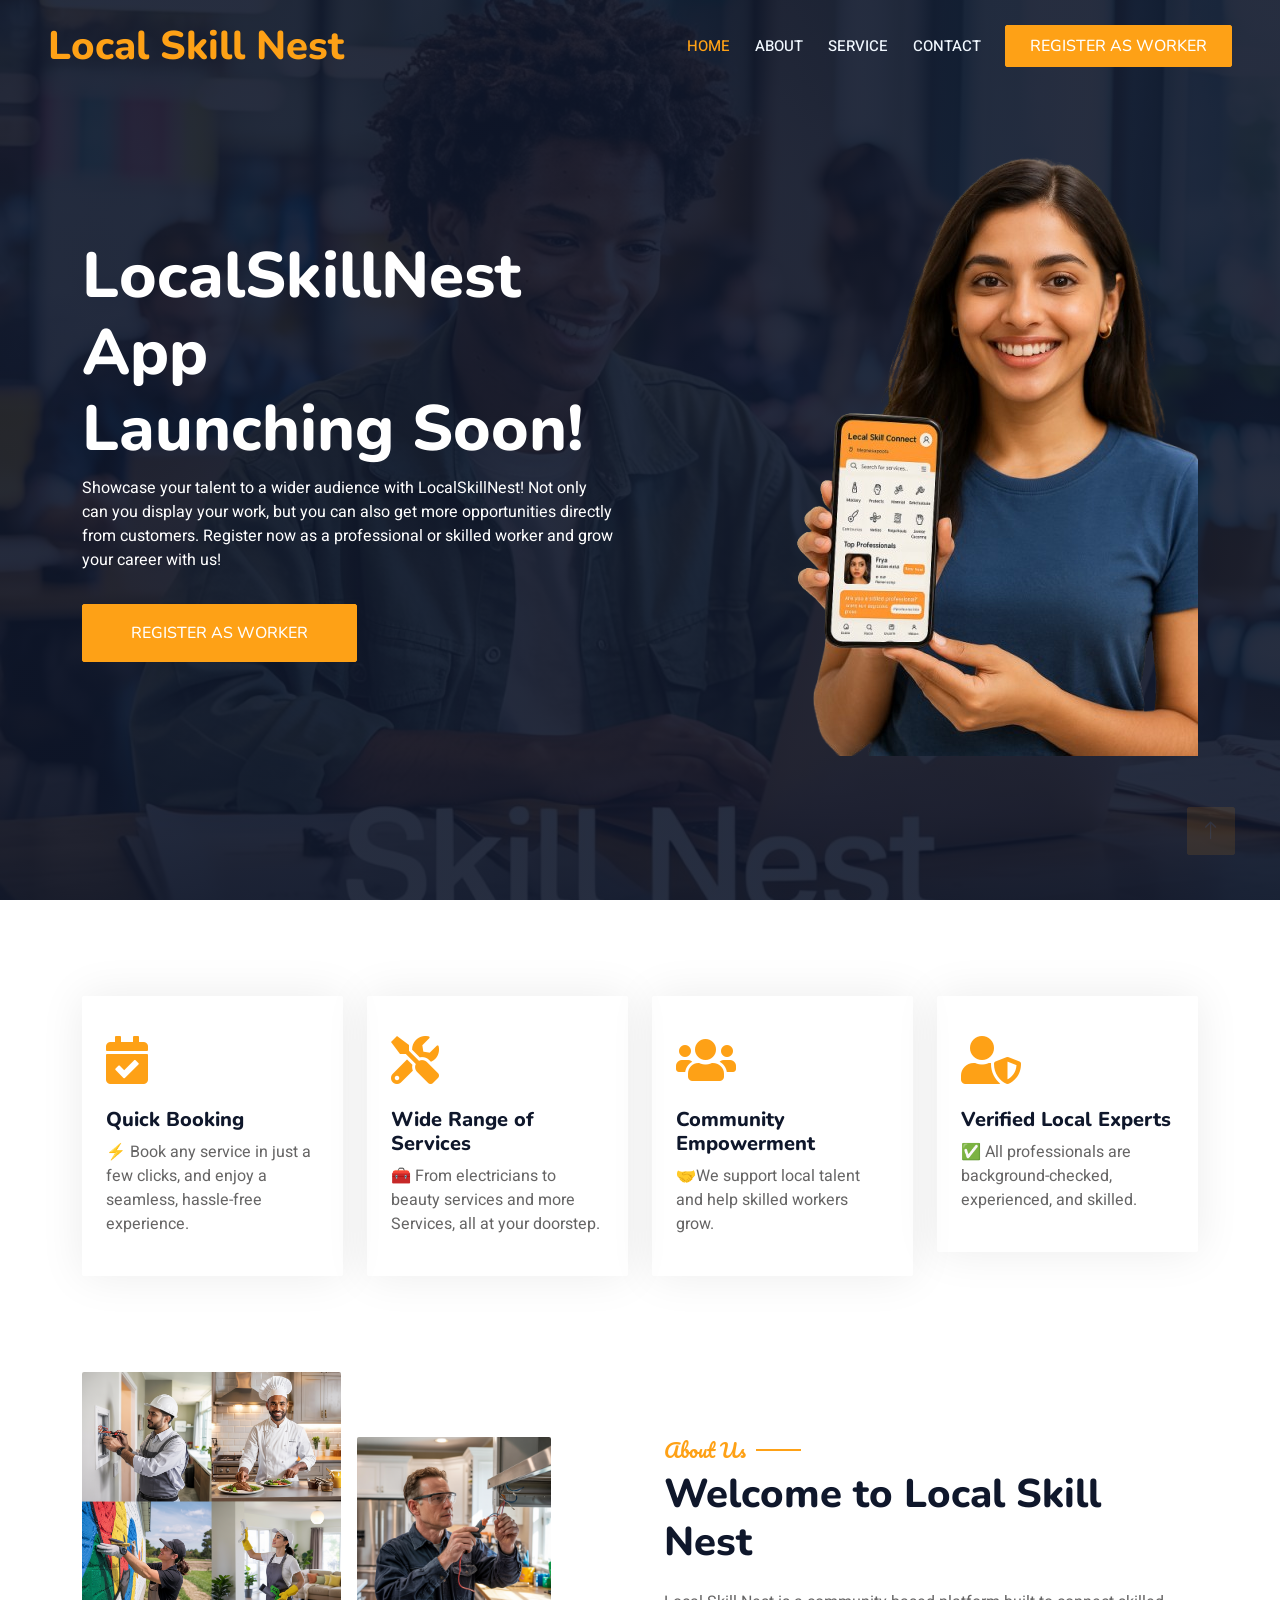
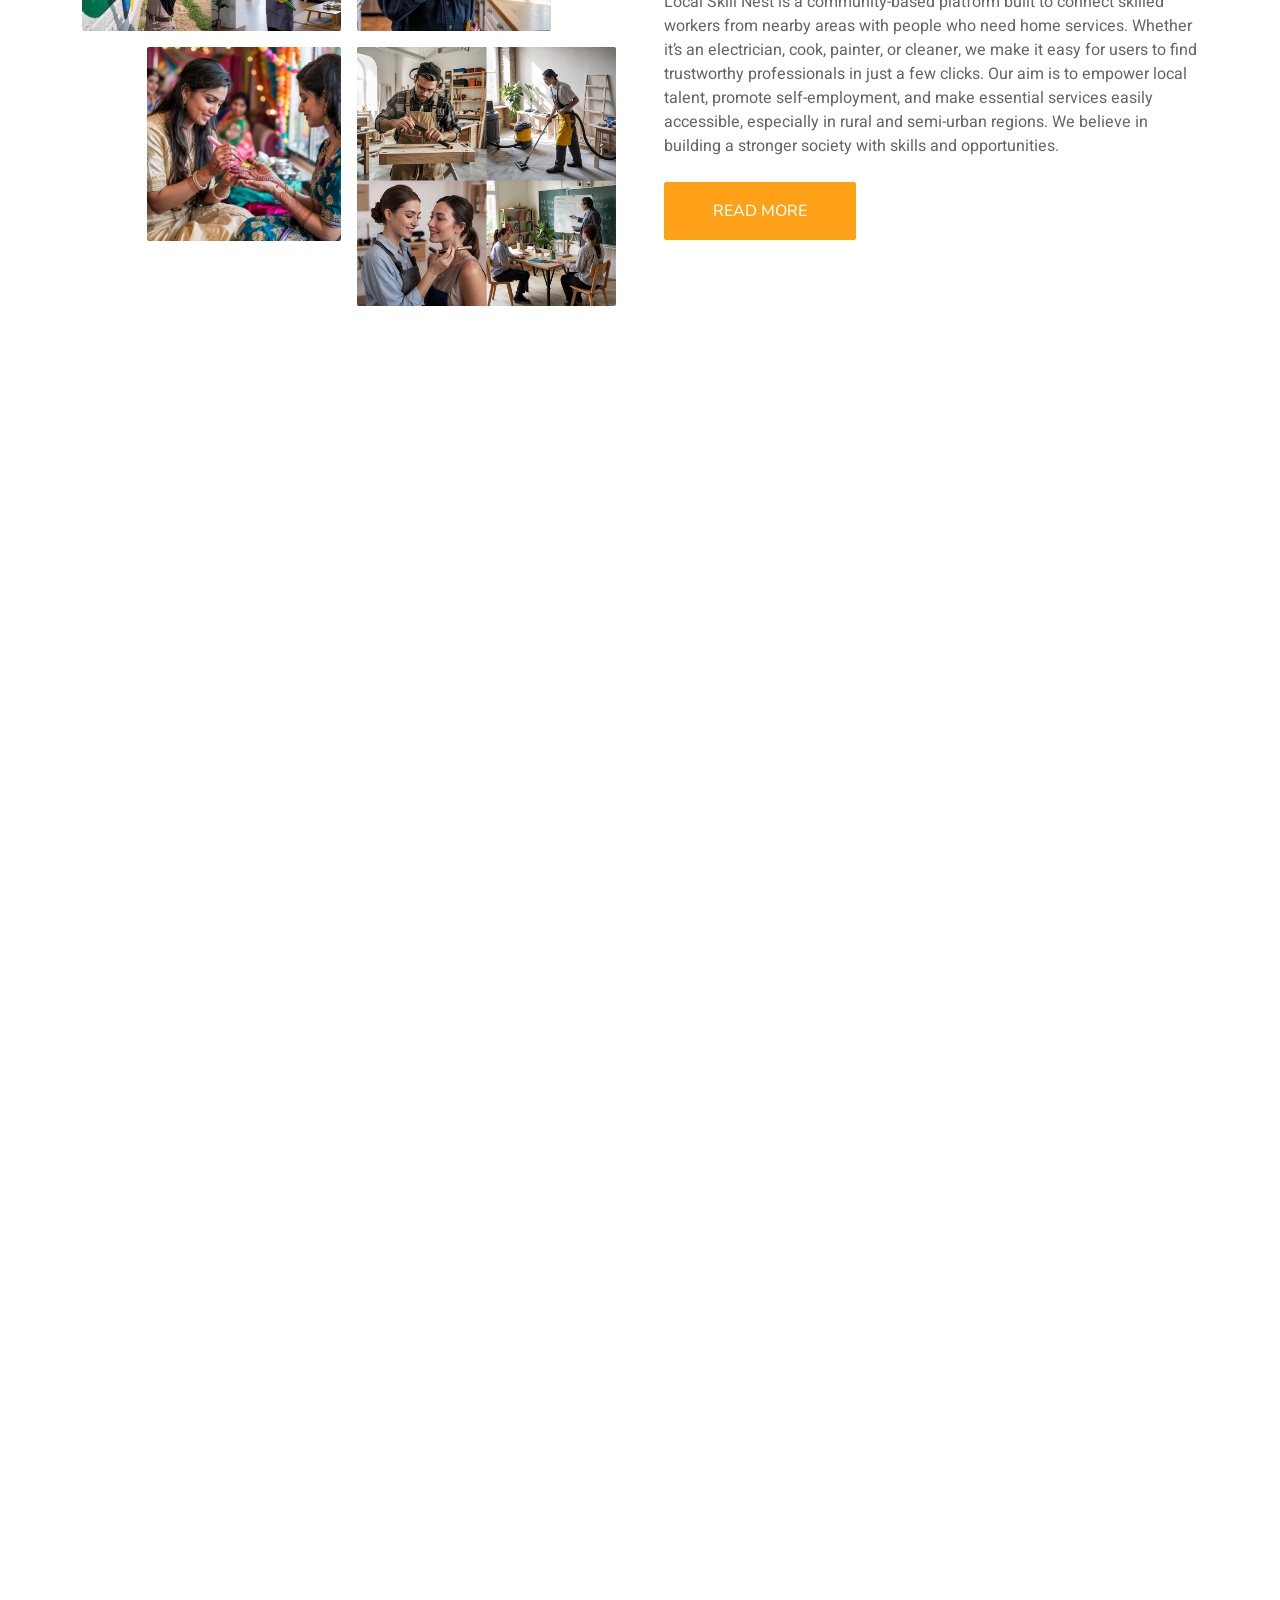
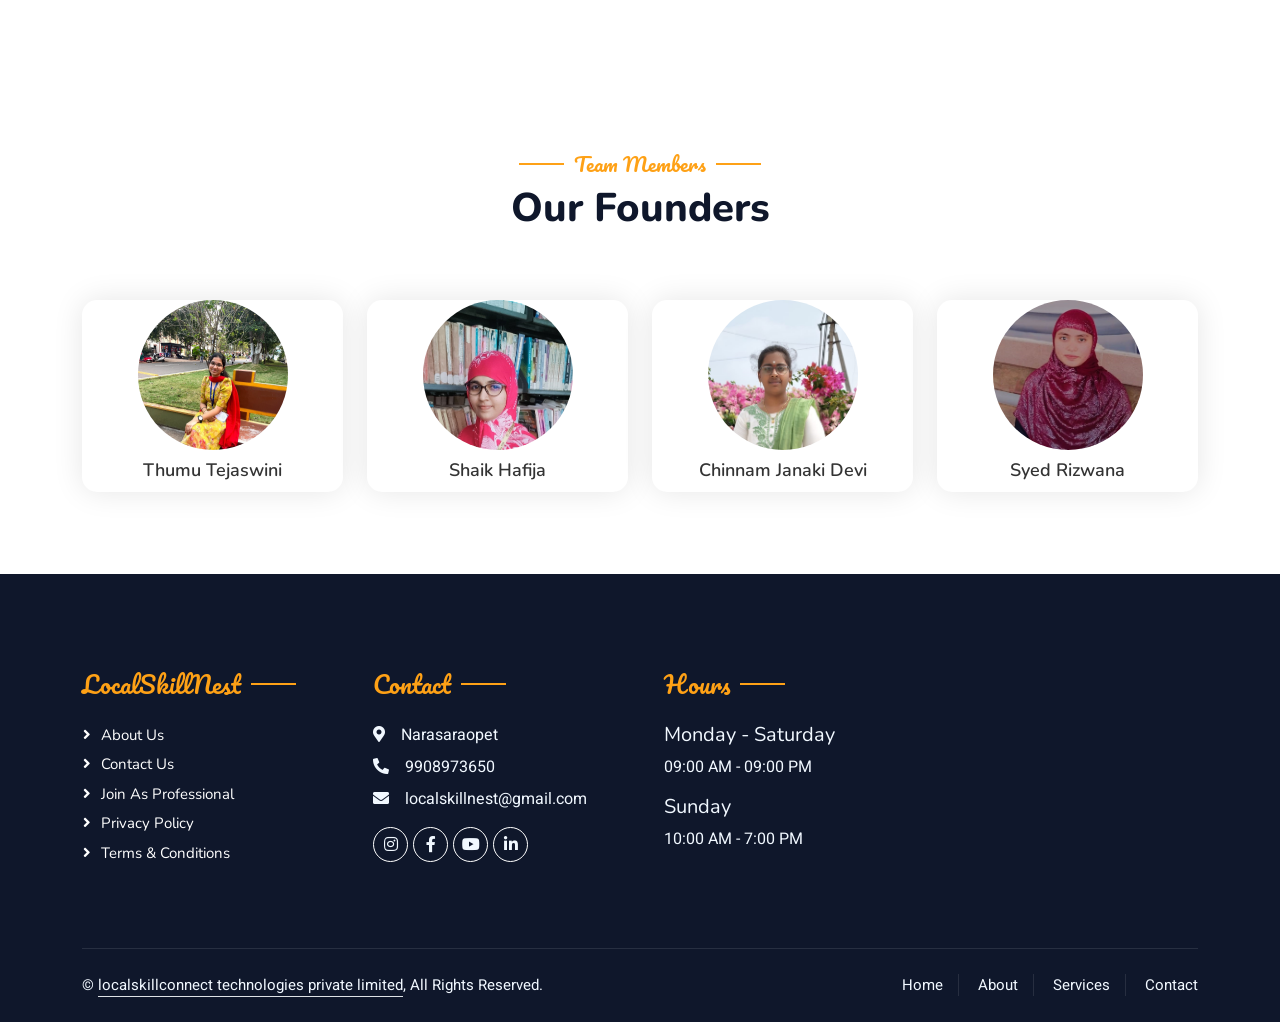
==== commit 808d5d9f: "LocalSkillNest" ====
--- a/index.html
+++ b/index.html
@@ -734,7 +734,7 @@
                                     </div>
                                 </form>
                                 <div id="form-message"
-                                    style="display:none; margin-top:20px; text-align:center; color:#FEA116; font-weight:bold;">
+                                    style="display:none; margin-top:20px; text-align:center; color:#3dfe16; font-weight:bold;">
                                     Thank you for submitting your details!<br>
                                     Our team will review your information and get in touch with you shortly.
                                 </div>
